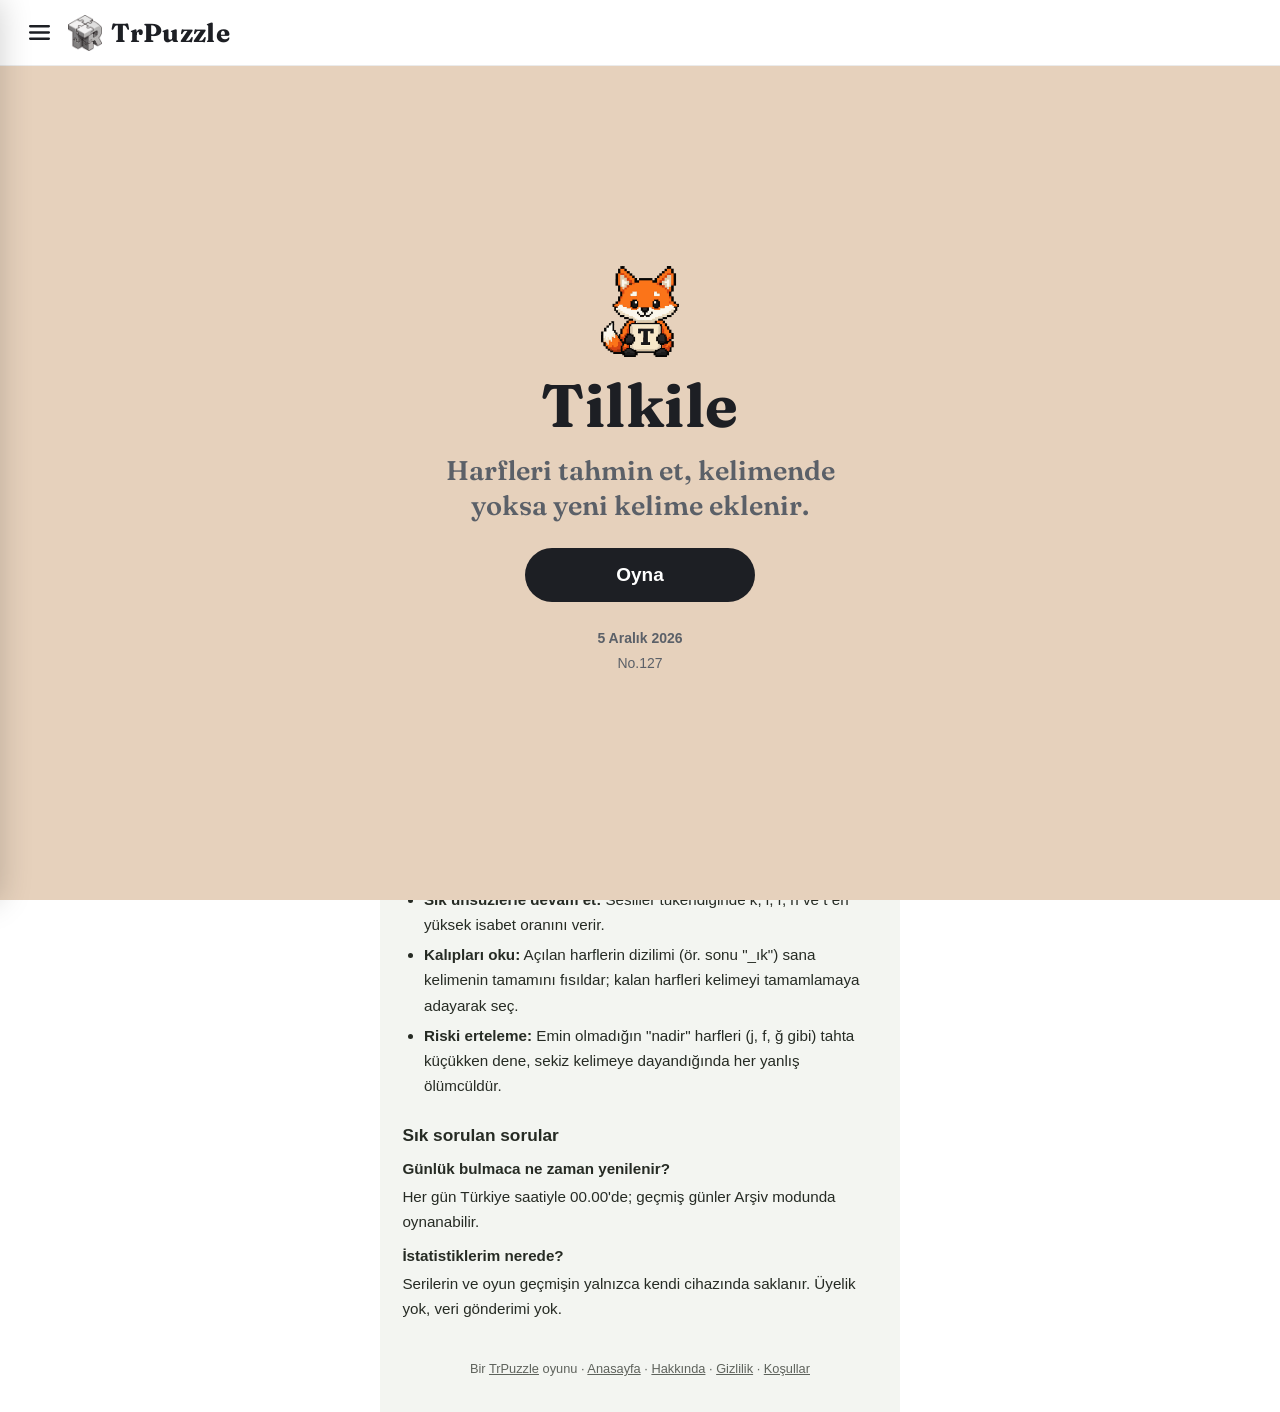
==== index.src.html @ ebafd5ef "Tilkile: ara ekran menüsü, tipografi ve klavye taşması düzeltmesi - Klavye taşması giderildi: body f" ====
<!DOCTYPE html>
<html lang="tr">
<head>
  <meta charset="UTF-8" />
  <meta name="viewport" content="width=device-width, initial-scale=1.0, maximum-scale=1.0, user-scalable=no, viewport-fit=cover" />
  <meta name="theme-color" content="#e8862a" />
  <title>Tilkile - TrPuzzle</title>
<link rel="icon" type="image/png" href="[data-uri]">
<link rel="canonical" href="https://trpuzzle.com/tilkile/">
<meta property="og:type" content="website">
<meta property="og:title" content="Tilkile">
<meta property="og:description" content="Harfleri tahmin et, kelimende yoksa yeni kelime eklenir.">
<meta property="og:image" content="https://trpuzzle.com/tilkile/og.png">
<meta property="og:image:width" content="512">
<meta property="og:image:height" content="512">
<meta name="twitter:card" content="summary">
<meta name="twitter:title" content="Tilkile">
<meta name="twitter:description" content="Harfleri tahmin et, kelimende yoksa yeni kelime eklenir.">
<meta name="twitter:image" content="https://trpuzzle.com/tilkile/og.png">
<meta property="og:site_name" content="TrPuzzle">
<meta property="og:url" content="https://trpuzzle.com/tilkile/">
  <meta name="description" content="Tilkile: Türkçe günlük kelime bulmacası. Harfleri tahmin et, gizli kelimeleri çöz, ama her yanlış tahmin bulmacayı büyütür!" />
  <link rel="stylesheet" href="style.css" />
<style>
/* ── TrPuzzle ara sayfa (splash) - HER ZAMAN AYDINLIK, koyu mod yok ── */
/* Fraunces (600/700) -- ara ekran icin altkume, base64 gomulu: harici istek yok.
   Gomulu olmadan yigin Georgia'ya dusuyordu; Georgia'nin varsayilan rakamlari
   eski stil oldugu icin 5 satir altina sarkiyordu. */
@font-face{font-family:"Fraunces";font-style:normal;font-weight:600;font-display:swap;src:url([data-uri]) format("woff2");unicode-range:U+0000-00FF, U+0131, U+0152-0153, U+02BB-02BC, U+02C6, U+02DA, U+02DC, U+0304, U+0308, U+0329, U+2000-206F, U+20AC, U+2122, U+2191, U+2193, U+2212, U+2215, U+FEFF, U+FFFD}
@font-face{font-family:"Fraunces";font-style:normal;font-weight:600;font-display:swap;src:url([data-uri]) format("woff2");unicode-range:U+0100-02BA, U+02BD-02C5, U+02C7-02CC, U+02CE-02D7, U+02DD-02FF, U+0304, U+0308, U+0329, U+1D00-1DBF, U+1E00-1E9F, U+1EF2-1EFF, U+2020, U+20A0-20AB, U+20AD-20C0, U+2113, U+2C60-2C7F, U+A720-A7FF}
@font-face{font-family:"Fraunces";font-style:normal;font-weight:700;font-display:swap;src:url([data-uri]) format("woff2");unicode-range:U+0000-00FF, U+0131, U+0152-0153, U+02BB-02BC, U+02C6, U+02DA, U+02DC, U+0304, U+0308, U+0329, U+2000-206F, U+20AC, U+2122, U+2191, U+2193, U+2212, U+2215, U+FEFF, U+FFFD}
@font-face{font-family:"Fraunces";font-style:normal;font-weight:700;font-display:swap;src:url([data-uri]) format("woff2");unicode-range:U+0100-02BA, U+02BD-02C5, U+02C7-02CC, U+02CE-02D7, U+02DD-02FF, U+0304, U+0308, U+0329, U+1D00-1DBF, U+1E00-1E9F, U+1EF2-1EFF, U+2020, U+20A0-20AB, U+20AD-20C0, U+2113, U+2C60-2C7F, U+A720-A7FF}
#tp-splash{position:fixed;top:0;left:0;right:0;height:100vh;height:100dvh;overflow:hidden;z-index:99999;background:#fff;
  color:#1d1f24;display:flex;flex-direction:column;
  font-family:-apple-system,BlinkMacSystemFont,"Segoe UI",Roboto,Arial,sans-serif;
  -webkit-font-smoothing:antialiased;overscroll-behavior-y:contain}
#tp-splash[hidden]{display:none}
/* Ara ekran acikken sayfa zeminini beyaza al: mobilde durum cubugu
   seridi ve tasma alanlari beyaz kalsin, renkli ton govdede dursun. */
html.tp-splash-acik{background:#fff}
#tp-splash .tp-hd{position:relative;flex:none;height:56px;display:flex;align-items:center;justify-content:center;background:#fff;
  border-bottom:1px solid rgba(0,0,0,.08)}
#tp-splash .tp-brand-logo{height:30px;width:auto;display:block}
#tp-splash .tp-menu{display:inline-flex;position:absolute;left:10px;top:50%;transform:translateY(-50%);width:42px;height:42px;border:none;background:transparent;color:#1d1f24;border-radius:10px;cursor:pointer;align-items:center;justify-content:center;flex:none}
#tp-splash .tp-menu:hover{background:rgba(0,0,0,.06)}
#tp-splash .tp-menu svg{width:25px;height:25px;display:block}
#tp-splash .tp-overlay{position:fixed;inset:0;z-index:100000;background:rgba(0,0,0,.5);opacity:0;pointer-events:none;transition:opacity .25s ease}
#tp-splash .tp-overlay.open{opacity:1;pointer-events:auto}
#tp-splash .tp-drawer{position:fixed;top:0;left:0;bottom:0;z-index:100001;width:min(300px,84vw);background:#fff;border-right:1px solid rgba(0,0,0,.1);box-shadow:8px 0 32px rgba(0,0,0,.2);transform:translateX(-103%);transition:transform .28s cubic-bezier(.33,1,.68,1);display:flex;flex-direction:column}
#tp-splash .tp-drawer.open{transform:translateX(0)}
#tp-splash .tp-drawer-hd{display:flex;align-items:center;justify-content:space-between;padding:17px 20px;border-bottom:1px solid rgba(0,0,0,.1)}
#tp-splash .tp-drawer-hd b{font-family:"Fraunces",Georgia,serif;font-weight:700;font-size:20px;color:#1d1f24}
#tp-splash .tp-drawer-x{width:38px;height:38px;border:none;background:transparent;border-radius:10px;cursor:pointer;font-size:20px;line-height:1;color:#1d1f24}
#tp-splash .tp-drawer-x:hover{background:rgba(0,0,0,.06)}
#tp-splash .tp-drawer-nav{padding:12px 10px;overflow-y:auto}
#tp-splash .tp-drawer-nav a{display:flex;align-items:center;gap:13px;padding:12px 14px;border-radius:10px;font-weight:600;font-size:15.5px;color:#1d1f24;text-decoration:none}
#tp-splash .tp-drawer-nav a:hover{background:rgba(0,0,0,.05)}
#tp-splash .tp-sw{width:12px;height:12px;border-radius:50%;flex-shrink:0}
#tp-splash .tp-nav-sep{height:1px;background:rgba(0,0,0,.1);margin:9px 14px}
#tp-splash .tp-drawer-nav a.tp-nav-page{color:#5b6068;font-size:14.5px;padding-left:39px}
#tp-splash .tp-nav-row{list-style:none;display:flex;align-items:center;gap:6px;padding:3px 8px 3px 12px;border-radius:10px;font-weight:600;font-size:15.5px;color:#1d1f24;text-decoration:none}
#tp-splash .tp-nav-row::-webkit-details-marker{display:none}
#tp-splash .tp-nav-row:hover{background:rgba(0,0,0,.05)}
#tp-splash .tp-nav-main{flex:1;min-width:0;display:flex;align-items:center;gap:13px;padding:7px 0;color:inherit;text-decoration:none}
#tp-splash .tp-nav-toggle{display:inline-flex;align-items:center;justify-content:center;width:34px;height:34px;border-radius:9px;cursor:pointer;flex-shrink:0}
#tp-splash .tp-nav-toggle:hover{background:rgba(0,0,0,.07)}
#tp-splash .tp-nav-solo{gap:13px;padding:10px 12px}
/* Eski genel kural (#tp-splash .tp-drawer-nav a) daha ozgul oldugu icin bu iki
   ogenin dolgusunu eziyordu; oyun ikonlari 26px, Sehirle 14px'te kaliyordu.
   Ozgullugu esitleyip anasayfayla ayni hizaya (12px) getiriyoruz. */
#tp-splash .tp-drawer-nav a.tp-nav-main{padding:7px 0}
#tp-splash .tp-drawer-nav a.tp-nav-solo{padding:10px 12px}
#tp-splash .tp-nav-ico{display:inline-flex;align-items:center;justify-content:center;width:42px;height:42px;flex-shrink:0}
#tp-splash .tp-nav-ico svg,#tp-splash .tp-nav-ico img,#tp-splash .tp-nav-ico .tp-nav-mask{display:block;width:var(--ico-size,38px);height:var(--ico-size,38px);object-fit:contain}
#tp-splash .tp-nav-mask{background-color:currentColor;-webkit-mask-repeat:no-repeat;mask-repeat:no-repeat;-webkit-mask-position:center;mask-position:center;-webkit-mask-size:contain;mask-size:contain}
#tp-splash .tp-nav-name{flex:1}
#tp-splash .tp-nav-chev{width:18px;height:18px;color:#5b6068;flex-shrink:0;transition:transform .2s ease}
#tp-splash .tp-nav-item[open] .tp-nav-chev{transform:rotate(180deg)}
#tp-splash .tp-nav-sub{display:flex;flex-direction:column;padding:0 12px 6px 16px}
#tp-splash .tp-nav-sub a{padding:8px 0;font-weight:500;font-size:14.5px;color:#5b6068;text-decoration:none}
#tp-splash .tp-nav-sub a:hover{color:#1d1f24;text-decoration:underline}
#tp-splash .tp-nav-baslik{padding:16px 14px 6px;font-size:11.5px;font-weight:700;letter-spacing:.09em;text-transform:uppercase;color:#8a8f98}
#tp-splash .tp-drawer-nav>.tp-nav-baslik:first-child{padding-top:2px}
#tp-splash .tp-social{padding:0}
#tp-splash .tp-social a{display:flex;align-items:center;gap:11px;padding:9px 14px;border-radius:10px;font-weight:600;font-size:13.5px;color:#5b6068;text-decoration:none}
#tp-splash .tp-social a:hover{background:rgba(0,0,0,.05);color:#1d1f24}
#tp-splash .tp-social svg{width:17px;height:17px;flex-shrink:0}
@media(min-width:800px){#tp-splash .tp-hd{justify-content:flex-start;padding:0 18px;gap:8px;height:66px} #tp-splash .tp-menu{display:inline-flex;position:static;transform:none} #tp-splash .tp-hd .tp-brand{font-size:26px} #tp-splash .tp-hd .tp-brand-logo{height:36px}}
#tp-splash .tp-brand{display:inline-flex;align-items:center;gap:9px;font-family:"Fraunces",Georgia,serif;font-weight:700;font-size:22px;
  color:#1d1f24;text-decoration:none;letter-spacing:.3px}
#tp-splash .tp-body{background:#e6d1bc;background:color-mix(in srgb, #b45c10 22%, #f4f2ec);flex:1;display:flex;flex-direction:column;align-items:center;justify-content:center;
  text-align:center;gap:18px;padding:20px 24px 44px}
#tp-splash .tp-ico{color:#b45c10;
  display:flex;align-items:center;justify-content:center;flex:none}
#tp-splash .tp-ico svg,#tp-splash .tp-ico img{width:var(--ico-size,84px);height:var(--ico-size,84px);display:block;object-fit:contain}
#tp-splash .tp-ico .tp-foxmask{width:var(--ico-size,84px);height:var(--ico-size,84px);background:currentColor;
  -webkit-mask:url(assets/tilkile.png) center/contain no-repeat;mask:url(assets/tilkile.png) center/contain no-repeat}
#tp-splash .tp-name{font-family:"Fraunces",Georgia,"Times New Roman",serif;font-weight:700;
  font-size:44px;line-height:1;letter-spacing:.5px;margin:0}
#tp-splash .tp-tag{font-family:"Fraunces",Georgia,serif;font-size:20px;line-height:1.3;
  color:#5b6068;max-width:24ch;margin:0}
#tp-splash .tp-play{border:none;border-radius:999px;background:#1d1f24;color:#fff;font-size:19px;
  font-weight:700;padding:16px 0;width:230px;max-width:80vw;cursor:pointer;margin-top:6px;
  font-family:inherit;touch-action:manipulation}
#tp-splash .tp-play:active{transform:translateY(1px)}
#tp-splash .tp-meta{font-size:14px;line-height:1.8;color:#5b6068;margin-top:6px}
#tp-splash #tpDate{font-weight:700}
@media(min-width:800px){
  #tp-splash .tp-name{font-size:60px}
  #tp-splash .tp-tag{font-size:27px}
 
  #tp-splash .tp-ico svg,#tp-splash .tp-ico img,#tp-splash .tp-ico .tp-foxmask{width:calc(var(--ico-size,84px) * 1.2);height:calc(var(--ico-size,84px) * 1.2)}
}
</style>
</head>
<body>
<div id="tp-splash">
  <header class="tp-hd"><button class="tp-menu" id="tpMenuBtn" type="button" aria-label="Oyun menüsü"><svg viewBox="0 0 24 24" aria-hidden="true"><path d="M3 6h18M3 12h18M3 18h18" stroke="currentColor" stroke-width="2.2" stroke-linecap="round" fill="none"/></svg></button><a class="tp-brand" href="/"><img class="tp-brand-logo" src="[data-uri]" alt=""><span>TrPuzzle</span></a></header>
  <div class="tp-overlay" id="tpOverlay"></div>
  <aside class="tp-drawer" id="tpDrawer" aria-label="Oyun menüsü">
    <div class="tp-drawer-hd"><b>Menü</b><button class="tp-drawer-x" id="tpDrawerX" type="button" aria-label="Kapat">&#10005;</button></div>
    <nav class="tp-drawer-nav">
      <div class="tp-nav-baslik">Oyunlar</div>
      <details class="tp-nav-item">
        <summary class="tp-nav-row">
          <a class="tp-nav-main" href="/harfle/">
            <span class="tp-nav-ico" style="--ico-size:40px;color:#3f7a38"><svg viewBox="0 0 100 100"><rect x="16.25" y="16.25" width="67.5" height="67.5" rx="12.75" fill="currentColor" stroke="#1d1f24" stroke-width="4.5"/><path d="M35.75 34 H43.75 V46.75 H56.25 V34 H64.25 V66 H56.25 V53.25 H43.75 V66 H35.75 Z" fill="#fff"/></svg></span>
            <span class="tp-nav-name">Harfle</span>
          </a>
          <span class="tp-nav-toggle" aria-label="Harfle bağlantıları"><svg class="tp-nav-chev" viewBox="0 0 24 24" fill="none" stroke="currentColor" stroke-width="2.4" stroke-linecap="round" stroke-linejoin="round" aria-hidden="true"><path d="M6 9l6 6 6-6"/></svg></span>
        </summary>
        <div class="tp-nav-sub">
          <a href="/harfle/#arsiv">Harfle Arşivi</a>
        </div>
      </details>
      <details class="tp-nav-item">
        <summary class="tp-nav-row">
          <a class="tp-nav-main" href="/harf500/">
            <span class="tp-nav-ico" style="--ico-size:37px;color:#1f8a6d"><svg viewBox="0 0 100 100"><rect x="50" y="14" width="36" height="36" fill="currentColor"/><rect x="14" y="50" width="36" height="36" fill="currentColor" fill-opacity="0.32"/><rect x="50" y="50" width="36" height="36" fill="currentColor" fill-opacity="0.66"/><g stroke="#1d1f24" stroke-width="4.5" fill="none" stroke-linejoin="round"><rect x="13.25" y="13.25" width="73.5" height="73.5" rx="5.75"/><path d="M50 13.25V86.75M13.25 50H86.75"/></g><g font-family="'Fraunces', Georgia, serif" font-weight="700" font-size="23" text-anchor="middle"><text x="32" y="40" fill="#1d1f24">H</text><text x="68" y="40" fill="#fff">5</text><text x="32" y="76" fill="#1d1f24">0</text><text x="68" y="76" fill="#fff">0</text></g></svg></span>
            <span class="tp-nav-name">Harf500</span>
          </a>
          <span class="tp-nav-toggle" aria-label="Harf500 bağlantıları"><svg class="tp-nav-chev" viewBox="0 0 24 24" fill="none" stroke="currentColor" stroke-width="2.4" stroke-linecap="round" stroke-linejoin="round" aria-hidden="true"><path d="M6 9l6 6 6-6"/></svg></span>
        </summary>
        <div class="tp-nav-sub">
          <a href="/harf500/#arsiv">Harf500 Arşivi</a>
        </div>
      </details>
      <details class="tp-nav-item">
        <summary class="tp-nav-row">
          <a class="tp-nav-main" href="/baklava/">
            <span class="tp-nav-ico" style="--ico-size:35px;color:#a97d10"><svg viewBox="0 0 100 100"><g transform="rotate(45 50 50)" stroke="#1d1f24" stroke-width="2.6" stroke-linejoin="round"><rect x="18.5" y="18.5" width="11" height="11" rx="1" fill="currentColor"/><rect x="31.5" y="18.5" width="11" height="11" rx="1" fill="currentColor" fill-opacity="0.42"/><rect x="44.5" y="18.5" width="11" height="11" rx="1" fill="currentColor"/><rect x="57.5" y="18.5" width="11" height="11" rx="1" fill="currentColor" fill-opacity="0.42"/><rect x="70.5" y="18.5" width="11" height="11" rx="1" fill="currentColor"/><rect x="18.5" y="31.5" width="11" height="11" rx="1" fill="currentColor" fill-opacity="0.42"/><rect x="44.5" y="31.5" width="11" height="11" rx="1" fill="currentColor" fill-opacity="0.42"/><rect x="70.5" y="31.5" width="11" height="11" rx="1" fill="currentColor" fill-opacity="0.42"/><rect x="18.5" y="44.5" width="11" height="11" rx="1" fill="currentColor"/><rect x="31.5" y="44.5" width="11" height="11" rx="1" fill="currentColor" fill-opacity="0.42"/><rect x="44.5" y="44.5" width="11" height="11" rx="1" fill="currentColor"/><rect x="57.5" y="44.5" width="11" height="11" rx="1" fill="currentColor" fill-opacity="0.42"/><rect x="70.5" y="44.5" width="11" height="11" rx="1" fill="currentColor"/><rect x="18.5" y="57.5" width="11" height="11" rx="1" fill="currentColor" fill-opacity="0.42"/><rect x="44.5" y="57.5" width="11" height="11" rx="1" fill="currentColor" fill-opacity="0.42"/><rect x="70.5" y="57.5" width="11" height="11" rx="1" fill="currentColor" fill-opacity="0.42"/><rect x="18.5" y="70.5" width="11" height="11" rx="1" fill="currentColor"/><rect x="31.5" y="70.5" width="11" height="11" rx="1" fill="currentColor" fill-opacity="0.42"/><rect x="44.5" y="70.5" width="11" height="11" rx="1" fill="currentColor"/><rect x="57.5" y="70.5" width="11" height="11" rx="1" fill="currentColor" fill-opacity="0.42"/><rect x="70.5" y="70.5" width="11" height="11" rx="1" fill="currentColor"/></g></svg></span>
            <span class="tp-nav-name">Baklava</span>
          </a>
          <span class="tp-nav-toggle" aria-label="Baklava bağlantıları"><svg class="tp-nav-chev" viewBox="0 0 24 24" fill="none" stroke="currentColor" stroke-width="2.4" stroke-linecap="round" stroke-linejoin="round" aria-hidden="true"><path d="M6 9l6 6 6-6"/></svg></span>
        </summary>
        <div class="tp-nav-sub">
          <a href="/baklava/#arsiv">Baklava Arşivi</a>
        </div>
      </details>
      <details class="tp-nav-item">
        <summary class="tp-nav-row">
          <a class="tp-nav-main" href="/arala/">
            <span class="tp-nav-ico" style="--ico-size:35px;color:#2b6ea8"><svg viewBox="0 0 100 100"><rect x="11" y="11" width="78" height="16" rx="4" fill="currentColor" stroke="#1d1f24" stroke-width="4.5"/><path d="M42 31 L50 40.5 L58 31 Z" fill="#1d1f24"/><rect x="11" y="44" width="78" height="14" rx="4" fill="none" stroke="#1d1f24" stroke-width="4" pathLength="168" stroke-dasharray="8 6" stroke-dashoffset="5.5"/><path d="M42 69 L50 59.5 L58 69 Z" fill="#1d1f24"/><rect x="11" y="73" width="78" height="16" rx="4" fill="currentColor" stroke="#1d1f24" stroke-width="4.5"/></svg></span>
            <span class="tp-nav-name">Arala</span>
          </a>
          <span class="tp-nav-toggle" aria-label="Arala bağlantıları"><svg class="tp-nav-chev" viewBox="0 0 24 24" fill="none" stroke="currentColor" stroke-width="2.4" stroke-linecap="round" stroke-linejoin="round" aria-hidden="true"><path d="M6 9l6 6 6-6"/></svg></span>
        </summary>
        <div class="tp-nav-sub">
          <a href="/arala/#arsiv">Arala Arşivi</a>
        </div>
      </details>
      <details class="tp-nav-item">
        <summary class="tp-nav-row">
          <a class="tp-nav-main" href="/tilkile/">
            <span class="tp-nav-ico" style="--ico-size:29px;color:#b45c10"><img src="[data-uri]" alt=""></span>
            <span class="tp-nav-name">Tilkile</span>
          </a>
          <span class="tp-nav-toggle" aria-label="Tilkile bağlantıları"><svg class="tp-nav-chev" viewBox="0 0 24 24" fill="none" stroke="currentColor" stroke-width="2.4" stroke-linecap="round" stroke-linejoin="round" aria-hidden="true"><path d="M6 9l6 6 6-6"/></svg></span>
        </summary>
        <div class="tp-nav-sub">
          <a href="/tilkile/#arsiv">Tilkile Arşivi</a>
        </div>
      </details>
      <details class="tp-nav-item">
        <summary class="tp-nav-row">
          <a class="tp-nav-main" href="/kesme/">
            <span class="tp-nav-ico" style="--ico-size:39px;color:#cc4437"><svg viewBox="0 0 100 100"><rect x="15.25" y="15.25" width="69.5" height="69.5" rx="6.75" fill="currentColor" fill-opacity="0.32" stroke="#1d1f24" stroke-width="4.5" stroke-linejoin="round"/><path d="M15.25 84.75 L84.75 15.25" stroke="#1d1f24" stroke-width="4" stroke-dasharray="10 7.65757"/></svg></span>
            <span class="tp-nav-name">Kesme</span>
          </a>
          <span class="tp-nav-toggle" aria-label="Kesme bağlantıları"><svg class="tp-nav-chev" viewBox="0 0 24 24" fill="none" stroke="currentColor" stroke-width="2.4" stroke-linecap="round" stroke-linejoin="round" aria-hidden="true"><path d="M6 9l6 6 6-6"/></svg></span>
        </summary>
        <div class="tp-nav-sub">
          <a href="/kesme/#arsiv">Kesme Arşivi</a>
        </div>
      </details>
      <details class="tp-nav-item">
        <summary class="tp-nav-row">
          <a class="tp-nav-main" href="/bagla/">
            <span class="tp-nav-ico" style="--ico-size:29px;color:#5f4fd1"><img src="[data-uri]" alt=""></span>
            <span class="tp-nav-name">Bağla</span>
          </a>
          <span class="tp-nav-toggle" aria-label="Bağla bağlantıları"><svg class="tp-nav-chev" viewBox="0 0 24 24" fill="none" stroke="currentColor" stroke-width="2.4" stroke-linecap="round" stroke-linejoin="round" aria-hidden="true"><path d="M6 9l6 6 6-6"/></svg></span>
        </summary>
        <div class="tp-nav-sub">
          <a href="/bagla/#arsiv">Bağla Arşivi</a>
        </div>
      </details>
      <a class="tp-nav-row tp-nav-solo" href="/sehirle/">
          <span class="tp-nav-ico" style="--ico-size:36px;color:#a8479a"><svg viewBox="-60 -60 1144 1144"><g transform="translate(0,1024) scale(0.1,-0.1)"><path d="M584 7359 c-28 -32 -51 -41 -123 -49 -62 -8 -68 -11 -106 -54 -25
-29 -48 -46 -62 -46 -33 0 -82 -58 -68 -80 3 -5 37 -28 75 -50 l70 -41 0 -65
c0 -41 -6 -73 -15 -88 -19 -28 -100 -82 -139 -92 l-29 -7 7 -83 c8 -101 3
-114 -88 -204 -50 -48 -66 -71 -66 -92 0 -23 6 -29 38 -37 20 -5 74 -13 119
-17 70 -5 87 -4 110 11 60 39 133 37 133 -4 0 -14 -19 -25 -75 -46 -41 -15
-94 -41 -117 -58 -24 -18 -61 -39 -83 -48 -39 -16 -40 -18 -42 -65 0 -27 -10
-69 -21 -94 -12 -24 -19 -47 -16 -49 2 -3 30 20 62 50 31 30 83 75 115 99 32
24 67 54 77 67 23 30 159 93 199 93 23 0 37 9 58 35 17 22 42 39 65 45 42 12
119 92 151 158 17 34 26 42 48 42 14 0 40 5 56 10 24 9 41 7 80 -8 l51 -19 42
28 c37 25 53 29 109 29 56 0 77 -5 140 -37 79 -40 103 -43 224 -28 l58 8 42
-47 c24 -25 47 -46 52 -46 5 0 30 -21 56 -46 l47 -46 112 -9 c136 -11 163 -24
35 -16 -57 3 -106 0 -135 -8 -25 -7 -89 -19 -143 -28 -71 -11 -109 -22 -138
-41 -47 -32 -49 -48 -9 -76 24 -17 39 -20 69 -15 34 6 41 3 51 -14 9 -17 8
-21 -5 -21 -8 0 -15 -7 -15 -16 0 -15 -8 -16 -62 -9 -113 13 -220 19 -380 20
-159 0 -196 9 -142 34 44 20 30 47 -34 65 -32 9 -68 16 -79 16 -21 0 -21 -1
-5 -42 8 -24 22 -51 30 -60 24 -29 -18 -41 -125 -36 -90 5 -96 7 -129 39 -19
18 -34 39 -34 47 0 12 -10 13 -52 8 -28 -4 -59 -11 -69 -17 -23 -12 -85 -12
-128 1 -38 11 -61 -1 -142 -76 -25 -23 -55 -45 -67 -48 -16 -5 -26 -23 -38
-66 -16 -57 -17 -58 -59 -64 -35 -6 -45 -12 -53 -34 -21 -54 -32 -108 -32
-162 0 -30 -9 -84 -20 -119 -24 -75 -18 -89 32 -72 55 20 249 51 320 51 56 0
69 -3 77 -19 9 -16 2 -26 -43 -65 -39 -33 -63 -46 -85 -46 -26 0 -31 -4 -31
-25 0 -15 9 -31 25 -41 14 -9 25 -25 25 -35 0 -10 13 -33 29 -51 40 -46 46
-71 21 -93 -39 -35 -14 -65 54 -65 44 0 60 -33 27 -57 -28 -19 -61 -55 -61
-65 0 -12 -68 -10 -75 2 -14 23 -25 7 -25 -34 0 -36 5 -49 25 -64 16 -13 25
-30 25 -48 0 -42 8 -49 85 -85 l70 -32 -50 -9 c-58 -9 -120 -2 -152 18 -30 19
-31 19 -35 -18 l-3 -33 -22 42 c-19 34 -21 46 -12 71 9 27 6 37 -25 86 -30 48
-40 56 -66 56 l-30 0 0 -70 c0 -45 6 -82 16 -102 19 -36 7 -50 -39 -46 -22 2
-32 -4 -45 -24 -15 -25 -15 -28 3 -47 10 -12 30 -21 44 -21 16 0 40 -15 67
-41 l42 -42 27 27 c38 38 89 36 110 -4 8 -16 15 -43 15 -60 0 -29 3 -31 29
-29 18 2 43 -6 69 -23 22 -15 52 -30 66 -34 30 -7 40 -18 53 -59 16 -46 -9
-80 -79 -107 -32 -13 -58 -26 -58 -29 0 -4 11 -10 24 -13 32 -8 56 -79 56
-167 0 -54 3 -68 18 -74 12 -4 25 3 43 24 29 36 77 45 59 12 -16 -31 -12 -51
10 -51 13 0 18 -5 14 -15 -5 -11 3 -17 25 -21 30 -6 31 -9 29 -50 -3 -40 -6
-45 -35 -55 -24 -8 -41 -7 -67 2 -30 11 -37 10 -64 -9 -28 -21 -29 -24 -20
-56 9 -30 13 -33 29 -23 13 8 27 7 56 -2 26 -9 69 -11 138 -7 269 17 357 17
353 4 -3 -7 -16 -14 -31 -16 -14 -2 -31 -10 -37 -18 -7 -8 -25 -14 -41 -14
-24 0 -30 -6 -40 -40 l-12 -40 -61 -2 c-34 -1 -83 -3 -111 -3 -31 0 -77 -11
-123 -29 -66 -27 -72 -31 -56 -43 24 -17 140 -17 151 0 4 7 21 21 37 31 23 15
33 16 53 7 31 -14 85 -14 118 1 14 6 28 8 32 4 12 -11 -12 -40 -38 -46 -20 -5
-21 -7 -6 -13 21 -8 23 -37 2 -37 -12 0 -35 -28 -35 -44 0 -20 48 0 88 37 26
24 60 48 76 55 20 9 27 18 23 31 -4 16 3 20 52 25 87 10 118 0 131 -40 9 -25
22 -38 48 -50 21 -8 44 -25 54 -36 14 -19 19 -20 32 -9 9 7 16 19 16 25 0 6 7
22 16 34 l15 23 41 -32 c33 -27 37 -34 24 -41 -22 -12 -20 -44 3 -60 15 -11
19 -26 19 -71 l-1 -58 59 -54 c42 -38 65 -52 79 -49 13 3 28 -3 39 -15 14 -15
31 -21 61 -21 32 0 46 -6 63 -25 27 -31 45 -31 86 0 18 14 44 25 59 25 32 0
108 32 125 53 12 14 18 14 53 2 22 -8 53 -22 70 -32 36 -21 43 -14 59 62 6 27
20 65 31 85 13 21 22 58 25 95 7 118 14 144 45 166 28 20 32 20 70 5 27 -11
71 -16 138 -16 77 0 110 -5 145 -20 25 -10 46 -24 46 -29 0 -5 15 -13 33 -16
17 -4 48 -20 67 -35 19 -15 91 -56 160 -90 135 -67 144 -75 225 -195 67 -101
118 -155 145 -155 11 0 33 -9 49 -21 44 -32 101 -36 156 -9 39 19 51 21 72 11
25 -12 42 -3 43 22 0 4 58 7 129 7 102 0 131 3 141 15 14 17 41 20 56 5 7 -7
26 7 59 40 55 55 69 60 86 28 l11 -21 17 26 c8 15 23 27 33 27 14 0 16 6 12
29 -5 25 3 37 78 111 45 45 101 93 123 107 22 14 51 36 65 49 20 18 41 24 102
30 73 6 78 5 108 -20 17 -14 37 -26 43 -26 7 0 34 -18 61 -40 26 -22 55 -40
63 -40 9 0 31 -9 49 -21 26 -16 38 -18 53 -10 11 6 39 11 63 11 24 0 48 4 54
8 14 9 34 68 34 98 0 19 5 24 26 24 18 0 45 17 86 55 32 30 63 55 69 55 22 0
88 -54 99 -81 7 -17 11 -53 8 -84 -4 -46 -10 -62 -38 -90 -18 -18 -45 -39 -59
-45 -15 -6 -46 -33 -69 -60 l-43 -50 40 -95 c44 -101 47 -123 30 -174 -16 -46
8 -68 81 -73 53 -3 54 -3 63 29 6 18 18 35 28 38 9 3 29 15 43 26 24 18 26 27
26 90 l0 69 44 0 c25 0 56 -4 70 -10 21 -8 30 -5 55 20 l30 30 -29 15 c-49 25
-73 70 -66 118 4 23 10 69 15 103 8 54 21 91 49 132 7 11 17 10 48 -7 21 -12
50 -21 64 -21 55 0 72 -11 68 -42 -7 -42 28 -65 73 -49 18 6 67 11 109 11 63
0 80 3 94 19 20 22 96 51 135 51 14 0 49 14 76 30 109 64 149 80 203 80 66 0
142 -36 194 -94 l38 -41 218 1 c272 2 344 12 464 65 51 23 120 52 153 66 33
14 76 40 95 59 19 18 51 40 70 48 20 8 44 24 54 35 12 13 31 21 52 21 18 0 54
5 81 11 40 9 68 8 145 -5 118 -20 178 -20 223 -2 19 8 56 18 82 21 88 12 201
54 225 85 13 15 38 35 56 44 31 16 35 16 65 -1 25 -15 33 -27 37 -59 4 -29 9
-39 23 -38 9 0 31 1 48 2 39 2 90 55 109 112 7 22 24 47 38 56 22 15 28 15 68
-1 42 -16 47 -16 93 1 39 14 54 15 81 5 18 -6 48 -11 67 -11 18 0 51 -11 73
-25 21 -14 46 -22 55 -19 8 4 22 1 30 -6 10 -8 40 -11 91 -8 70 3 78 6 99 32
22 28 26 29 82 22 41 -4 63 -12 76 -27 19 -23 23 -64 7 -74 -19 -12 -10 -61
15 -85 20 -19 30 -22 43 -14 9 6 18 20 20 32 2 13 17 26 45 37 22 9 56 30 74
46 21 18 45 29 64 29 19 0 32 6 36 18 3 9 13 25 21 34 13 16 12 18 -11 27 -15
6 -38 30 -54 53 -15 24 -35 52 -45 64 -13 15 -20 46 -26 110 -7 87 -8 89 -34
92 -16 2 -30 11 -33 23 -8 25 -55 49 -98 49 -31 0 -35 3 -39 32 -3 17 1 43 8
57 8 14 14 31 14 37 0 6 11 21 25 34 14 13 25 35 25 49 0 13 9 44 21 68 27 56
22 77 -18 81 -17 2 -37 9 -43 17 -12 15 -29 124 -36 245 -5 66 -8 77 -27 85
-34 15 -48 53 -41 111 8 65 0 88 -31 102 -18 8 -25 19 -25 40 0 16 -5 44 -11
62 -9 26 -9 34 2 41 18 11 66 11 88 0 12 -7 28 -2 59 17 41 26 42 28 42 82 1
87 14 128 54 165 20 18 36 37 36 43 0 5 -29 41 -64 78 l-64 69 -123 1 c-168 1
-288 33 -259 69 8 9 8 15 0 20 -14 9 -60 112 -60 134 0 9 -7 26 -15 38 -13 19
-12 24 14 60 16 22 37 65 47 96 16 52 16 58 1 99 -10 24 -17 53 -17 64 0 30
-34 70 -86 100 -31 18 -44 32 -44 48 0 12 -7 32 -16 44 -12 18 -25 22 -69 22
-49 0 -56 3 -68 28 -8 15 -13 32 -10 38 2 5 -15 18 -37 28 -24 10 -54 36 -73
62 -23 32 -37 43 -52 40 -15 -4 -24 3 -35 27 -14 29 -20 32 -66 35 -46 3 -54
0 -73 -24 -12 -15 -21 -34 -21 -43 0 -31 -15 -43 -41 -32 -13 6 -82 15 -153
20 l-129 9 -25 -29 c-22 -27 -26 -28 -42 -14 -9 8 -28 15 -43 15 -14 0 -38 5
-54 11 -27 10 -31 8 -93 -59 -51 -55 -73 -72 -103 -77 -20 -4 -59 -25 -86 -46
-31 -25 -59 -39 -77 -39 -51 0 -97 -19 -133 -54 -38 -37 -78 -56 -115 -56 -13
0 -29 -7 -37 -16 -7 -9 -40 -29 -73 -46 -58 -30 -62 -30 -89 -14 -16 9 -51 16
-80 16 -39 0 -77 11 -154 44 -89 39 -106 43 -140 35 -21 -5 -59 -9 -84 -9 -26
0 -110 -21 -200 -49 -85 -27 -174 -52 -197 -56 -47 -8 -167 7 -269 32 -60 15
-62 16 -68 54 -7 38 -7 39 -50 39 -36 0 -45 -4 -50 -21 -6 -18 -12 -20 -43
-14 -20 4 -49 13 -64 21 -16 8 -62 20 -104 27 -73 11 -75 13 -99 54 -37 62
-73 83 -155 90 l-71 6 -39 -38 c-37 -36 -39 -37 -75 -25 -27 9 -41 21 -51 45
-10 26 -22 35 -51 42 l-38 9 -7 72 c-4 39 -15 83 -24 96 -23 36 -89 44 -176
21 -90 -23 -165 -16 -227 22 -54 34 -106 105 -114 160 -8 47 -45 106 -70 111
-10 2 -27 -7 -38 -21 -46 -59 -71 -66 -243 -66 -117 0 -167 3 -193 14 -20 8
-56 15 -82 15 -26 0 -98 7 -161 16 -63 9 -130 14 -149 11 -77 -10 -168 -41
-201 -67 -28 -22 -57 -31 -133 -43 -73 -11 -110 -23 -145 -45 -26 -16 -60 -33
-76 -36 -16 -4 -49 -24 -75 -45 -25 -21 -65 -43 -88 -50 -24 -6 -71 -34 -105
-62 -60 -47 -89 -63 -192 -108 -38 -17 -46 -26 -61 -70 -14 -43 -24 -55 -58
-72 -37 -19 -54 -21 -181 -17 -141 4 -141 4 -212 41 -91 49 -133 56 -171 30
-15 -11 -47 -23 -70 -27 -47 -7 -173 8 -247 30 -94 27 -225 45 -245 34 -28
-14 -31 -13 -31 15 0 29 -3 30 -31 13 -18 -12 -40 -3 -184 71 -138 71 -175 95
-234 152 -40 39 -73 80 -77 96 -4 15 -15 45 -25 65 -23 45 -24 87 -4 94 25 10
17 33 -17 54 -44 26 -84 26 -99 -1 -7 -14 -17 -19 -31 -15 -12 2 -38 -4 -58
-14 l-37 -19 -33 47 c-52 77 -136 132 -155 102 -3 -5 -19 -10 -35 -10 -16 0
-32 5 -35 10 -10 16 -30 12 -51 -11z" fill="currentColor" stroke="#1d1f24" stroke-width="190" stroke-linejoin="round" stroke-linecap="round"/></g><path d="M512,398 C464,398 426,436 426,484 C426,550 512,646 512,646 C512,646 598,550 598,484 C598,436 560,398 512,398 Z" fill="#1d1f24"/><circle cx="512" cy="482" r="36" fill="#fff"/></svg></span>
            <span class="tp-nav-name">Şehirle</span>
        </a>
      <div class="tp-nav-baslik">Sosyal Medya</div>
    <div class="tp-social">
      <a href="https://x.com/trpuzzlecom" target="_blank" rel="noopener"><svg viewBox="0 0 24 24" fill="currentColor" aria-hidden="true"><path d="M18.9 2h3.1l-6.8 7.8 8 10.2h-6.3l-4.9-6.4-5.6 6.4H3.2l7.3-8.3L2.8 2h6.4l4.4 5.9L18.9 2zm-1.1 16.1h1.7L7.9 3.7H6L17.8 18.1z"/></svg>X: @trpuzzlecom</a>
      <a href="https://www.instagram.com/trpuzzlecom/" target="_blank" rel="noopener"><svg viewBox="0 0 24 24" fill="none" aria-hidden="true"><rect x="3" y="3" width="18" height="18" rx="5" stroke="currentColor" stroke-width="2"/><circle cx="12" cy="12" r="4.2" stroke="currentColor" stroke-width="2"/><circle cx="17.2" cy="6.8" r="1.3" fill="currentColor"/></svg>Instagram: @trpuzzlecom</a>
      <a href="https://www.tiktok.com/@trpuzzlecom" target="_blank" rel="noopener"><svg viewBox="0 0 24 24" fill="currentColor" aria-hidden="true"><path d="M16.5 2h-3.1v12.6a2.3 2.3 0 1 1-1.9-2.3V9.1a5.5 5.5 0 1 0 5 5.5V8.3a6.4 6.4 0 0 0 3.8 1.2V6.4a3.7 3.7 0 0 1-2.7-1.2A3.7 3.7 0 0 1 16.5 2z"/></svg>TikTok: @trpuzzlecom</a>
    </div>
      <div class="tp-nav-sep" role="separator"></div>
      <a class="tp-nav-page" href="/hakkinda.html">Hakkında</a>
      <a class="tp-nav-page" href="/iletisim.html">İletişim</a>
      <a class="tp-nav-page" href="/gizlilik.html">Gizlilik ve Çerezler</a>
      <a class="tp-nav-page" href="/kosullar.html">Kullanım Koşulları</a>
    </nav>
  </aside>
  <div class="tp-body">
    <div class="tp-ico" style="--ico-size:76px"><img src="[data-uri]" alt=""></div>
            <h1 class="tp-name">Tilkile</h1>
    <p class="tp-tag">Harfleri tahmin et, kelimende yoksa yeni kelime eklenir.</p>
    <button type="button" class="tp-play" id="tpPlay">Oyna</button>
    <div class="tp-meta">
      <span id="tpDate"></span><br>
      <span id="tpNo"></span>
    </div>
  </div>
</div>
  <div class="app-fold">
  <header class="topbar">
    <h1 class="brand">
      <a class="brand-link" href="/" aria-label="Ana sayfaya dön" title="Ana sayfa">
        <img class="logo" src="logo.png" alt="TR logosu" />
        <span class="brand-logo">
          <img class="bl-light" src="logo-light.png" alt="TİLKİLE" />
          <img class="bl-dark" src="logo-dark.png" alt="" aria-hidden="true" />
        </span>
      </a>
    </h1>
    <div class="topbar-right">
      <button class="icon-btn" id="mode-btn" aria-label="Oyun modu"></button>
      <button class="icon-btn" id="stats-btn" aria-label="İstatistikler">
        <svg viewBox="0 0 24 24" width="20" height="20" aria-hidden="true">
          <rect x="3.5" y="11" width="5" height="10" fill="currentColor"/>
          <rect x="9.5" y="4" width="5" height="17" fill="currentColor"/>
          <rect x="15.5" y="8" width="5" height="13" fill="currentColor"/>
        </svg>
      </button>
      <button class="icon-btn" id="help-btn" aria-label="Nasıl oynanır">
        <svg viewBox="0 0 24 24" width="20" height="20" fill="none" aria-hidden="true">
          <circle cx="12" cy="12" r="9.5" stroke="currentColor" stroke-width="2"/>
          <path d="M9.2 9.2a2.9 2.9 0 0 1 5.6 1c0 1.9-2.8 2.5-2.8 4" stroke="currentColor" stroke-width="2" stroke-linecap="round"/>
          <circle cx="12" cy="17.2" r="1.2" fill="currentColor"/>
        </svg>
      </button>
      <button class="icon-btn" id="settings-btn" aria-label="Ayarlar">
        <svg viewBox="0 0 24 24" width="20" height="20" fill="none" stroke="currentColor" stroke-width="2" stroke-linecap="round" stroke-linejoin="round" aria-hidden="true">
          <circle cx="12" cy="12" r="3"/>
          <path d="M19.4 15a1.65 1.65 0 0 0 .33 1.82l.06.06a2 2 0 1 1-2.83 2.83l-.06-.06a1.65 1.65 0 0 0-1.82-.33 1.65 1.65 0 0 0-1 1.51V21a2 2 0 0 1-4 0v-.09A1.65 1.65 0 0 0 9 19.4a1.65 1.65 0 0 0-1.82.33l-.06.06a2 2 0 1 1-2.83-2.83l.06-.06a1.65 1.65 0 0 0 .33-1.82 1.65 1.65 0 0 0-1.51-1H3a2 2 0 0 1 0-4h.09A1.65 1.65 0 0 0 4.6 9a1.65 1.65 0 0 0-.33-1.82l-.06-.06a2 2 0 1 1 2.83-2.83l.06.06a1.65 1.65 0 0 0 1.82.33H9a1.65 1.65 0 0 0 1-1.51V3a2 2 0 0 1 4 0v.09a1.65 1.65 0 0 0 1 1.51 1.65 1.65 0 0 0 1.82-.33l.06-.06a2 2 0 1 1 2.83 2.83l-.06.06a1.65 1.65 0 0 0-.33 1.82V9a1.65 1.65 0 0 0 1.51 1H21a2 2 0 0 1 0 4h-.09a1.65 1.65 0 0 0-1.51 1z"/>
        </svg>
      </button>
    </div>
  </header>

  <div class="puzzle-info" id="puzzle-info"></div>

  <main class="game">
    <div class="status-row">
      <div class="lives" id="lives" aria-label="Kalan can">
        <span class="hearts" id="hearts"></span>
      </div>
    </div>

    <section class="board" id="board" aria-live="polite"></section>

    <div class="message" id="message"></div>

    <section class="keyboard" id="keyboard"></section>
  </main>
  </div>

  <!-- Nasıl oynanır -->
  <div class="modal-overlay" id="help-modal" hidden>
    <div class="modal">
      <button class="close-btn" data-close aria-label="Kapat">×</button>
      <h2>Nasıl Oynanır</h2>
      <p><strong>Tilkile</strong>'nin amacı, harfleri tahmin ederek bulmacayı <strong>mümkün olan en az kelimeyle</strong> tamamlamaktır.</p>
      <ul>
        <li>Bir harf tahmin edin. Harf, tahtadaki <strong>hiçbir kelimede yoksa</strong> tahtaya <strong>yeni bir kelime eklenir</strong>.</li>
        <li>Mevcut kelime veya kelimelerde tahmin ettiğiniz harf bulunuyorsa <strong>yeşil</strong> renkte gelir.</li>
      </ul>
      <div class="demo-word" aria-hidden="true">
        <span class="demo-tile correct">H</span>
      </div>
      <ul>
        <li>Yeni eklenen kelimede önceden tahmin etmiş olduğunuz ve <strong>yanlış çıkan</strong> bir harf varsa <strong>gri</strong> renkte gelir.</li>
      </ul>
      <p>Örneğin <strong>T</strong> harfi daha önceki tahminlerinizde hiçbir kelimede yer almıyordu, ancak yeni kelimede var:</p>
      <div class="demo-word" aria-hidden="true">
        <span class="demo-tile correct">K</span>
        <span class="demo-tile correct">A</span>
        <span class="demo-tile miss">T</span>
        <span class="demo-tile correct">I</span>
        <span class="demo-tile correct">R</span>
      </div>
      <ul>
        <li>Tahmin ettiğiniz harf tahtada <strong>birden fazla yerde</strong> geçiyorsa hepsi aynı anda açılır.</li>
        <li>Tahtadaki <strong>tüm kelimeler tamamlandığında</strong> oyunu kazanırsınız.</li>
        <li>Tahtada <strong>8 kelime</strong> varken yanlış bir harf tahmin ederseniz oyunu kaybedersiniz.</li>
      </ul>
      <p class="muted"><strong>Günlük</strong> modda her gün herkese aynı bulmaca gelir; serinizi uzatın. <strong>Arşiv</strong> modunda geçmiş günlerin bulmacalarını oynayabilirsiniz.</p>
      <div class="help-footer">
        <label class="dont-show">
          <input type="checkbox" id="dont-show-help" />
          <span>Bir daha gösterme</span>
        </label>
        <button class="primary-btn help-ok" data-close>Anladım</button>
      </div>
    </div>
  </div>

  <!-- Harf onayı (ilk ziyaret): yanlış harf tahtaya yeni kelime eklediği için sorulur -->
  <div class="modal-overlay" id="confirm-modal" hidden>
    <div class="modal">
      <h2>Emin misin?</h2>
      <p>'<strong id="confirm-letter">A</strong>' harfini denemek istediğine emin misin? Harf kelimelerde yoksa tahtaya <strong>yeni bir kelime eklenir</strong>.</p>
      <div class="help-footer">
        <label class="dont-show">
          <input type="checkbox" id="confirm-dont" />
          <span>Bir daha gösterme</span>
        </label>
        <button class="primary-btn" id="confirm-yes">Evet, dene</button>
        <button class="secondary-btn" id="confirm-no">Vazgeç</button>
      </div>
    </div>
  </div>

  <!-- Oyun modu -->
  <div class="modal-overlay" id="mode-modal" hidden>
    <div class="modal">
      <button class="close-btn" data-close aria-label="Kapat">×</button>
      <h2>Oyun modu</h2>
      <div class="mode-list" id="mode-seg">
        <button class="mode-opt" data-mode="daily">
          <svg viewBox="0 0 24 24" width="22" height="22" fill="none" stroke="currentColor" stroke-width="2" stroke-linecap="round" stroke-linejoin="round" aria-hidden="true">
            <rect x="3" y="4.5" width="18" height="17" rx="0"/>
            <line x1="3" y1="9.5" x2="21" y2="9.5"/>
            <line x1="8" y1="2.5" x2="8" y2="6.5"/>
            <line x1="16" y1="2.5" x2="16" y2="6.5"/>
          </svg>
          <span>Günlük oyun</span>
        </button>
        <button class="mode-opt" data-mode="archive" data-action="archive">
          <svg viewBox="0 0 24 24" width="22" height="22" fill="none" stroke="currentColor" stroke-width="2" stroke-linecap="round" stroke-linejoin="round" aria-hidden="true">
            <rect x="2" y="4" width="20" height="5"/>
            <path d="M4 9v9a1 1 0 0 0 1 1h14a1 1 0 0 0 1-1V9"/>
            <line x1="9.5" y1="13" x2="14.5" y2="13"/>
          </svg>
          <span>Arşiv</span>
        </button>
      </div>
    </div>
  </div>

  <!-- Arşiv -->
  <div class="modal-overlay" id="archive-modal" hidden>
    <div class="modal">
      <button class="close-btn" data-close aria-label="Kapat">×</button>
      <h2>Arşiv</h2>
      <p class="muted">Geçmiş günlük bulmacaları oyna (1 Ağustos 2026'dan bugüne).</p>
      <div class="archive-grid" id="archive-grid"></div>
    </div>
  </div>

  <!-- Ayarlar -->
  <div class="modal-overlay" id="settings-modal" hidden>
    <div class="modal">
      <button class="close-btn" data-close aria-label="Kapat">×</button>
      <h2>Ayarlar</h2>

      <div class="setting-row">
        <div class="setting-row-text">
          <div class="setting-name">Tema</div>
          <div class="setting-desc muted">Koyu veya açık.</div>
        </div>
        <select id="theme-select" class="setting-select" aria-label="Tema">
          <option value="dark">Koyu</option>
          <option value="light">Açık</option>
        </select>
      </div>

      <div class="setting-row">
        <div class="setting-row-text">
          <div class="setting-name">Ekran klavyesi</div>
          <div class="setting-desc muted">Fiziksel klavye kullanıyorsanız kapatabilirsiniz.</div>
        </div>
        <label class="switch">
          <input type="checkbox" id="keyboard-switch" checked />
          <span class="switch-slider"></span>
        </label>
      </div>
    </div>
  </div>

  <!-- İstatistikler -->
  <div class="modal-overlay" id="stats-modal" hidden>
    <div class="modal">
      <button class="close-btn" data-close aria-label="Kapat">×</button>
      <h2>İstatistikler</h2>
      <div class="stats-body" id="stats-body"></div>
      <div id="stats-share-area"></div>
    </div>
  </div>

  <!-- Oyun sonu -->
  <div class="modal-overlay" id="end-modal" hidden>
    <div class="modal">
      <button class="close-btn" data-close aria-label="Kapat">×</button>
      <h2 id="end-title"></h2>
      <p id="end-sub" class="muted"></p>
      <div class="stats-body" id="end-stats"></div>
      <div class="end-actions">
        <button class="primary-btn" id="share-btn">Sonucu Paylaş</button>
        <button class="secondary-btn" id="archive-back-btn" hidden>Arşive Dön</button>
      </div>
      <p id="countdown" class="muted countdown"></p>
    </div>
  </div>

  <div class="toast" id="toast" hidden></div>

  <script src="words.js"></script>
  <script src="game.js"></script>

<section class="tp-bilgi" id="bilgi">
  <h2>Tilkile nasıl bir oyun?</h2>
  <p>Tilkile'de amaç, tahtadaki gizli kelimeleri <strong>harf tahmin ederek</strong> mümkün olan en az kelimeyle tamamlamaktır. İşin tilkilik kısmı şu: tahmin ettiğin harf tahtadaki <strong>hiçbir kelimede yoksa, tahtaya yeni bir kelime eklenir</strong>; yani her yanlış, bulmacayı büyütür. Tahta <strong>sekiz kelimeye</strong> ulaşmışken bir yanlış daha yaparsan oyunu kaybedersin. Tüm kelimeleri tamamlarsan kazanırsın.</p>
  <h2>Strateji ipuçları</h2>
  <ul>
    <li><strong>Seslilerle aç:</strong> a, e ve i Türkçe kelimelerin büyük bölümünde geçer, ilk tahminler için en güvenli bölgedir.</li>
    <li><strong>Sık ünsüzlerle devam et:</strong> Sesliler tükendiğinde k, l, r, n ve t en yüksek isabet oranını verir.</li>
    <li><strong>Kalıpları oku:</strong> Açılan harflerin dizilimi (ör. sonu "_ık") sana kelimenin tamamını fısıldar; kalan harfleri kelimeyi tamamlamaya adayarak seç.</li>
    <li><strong>Riski erteleme:</strong> Emin olmadığın "nadir" harfleri (j, f, ğ gibi) tahta küçükken dene, sekiz kelimeye dayandığında her yanlış ölümcüldür.</li>
  </ul>
  <h2>Sık sorulan sorular</h2>
  <p class="tp-sss"><strong>Günlük bulmaca ne zaman yenilenir?</strong> Her gün Türkiye saatiyle 00.00'de; geçmiş günler Arşiv modunda oynanabilir.</p>
  <p class="tp-sss"><strong>İstatistiklerim nerede?</strong> Serilerin ve oyun geçmişin yalnızca kendi cihazında saklanır. Üyelik yok, veri gönderimi yok.</p>
</section>

<footer class="tp-footer">
  Bir <a href="https://trpuzzle.com/">TrPuzzle</a> oyunu ·
  <a href="https://trpuzzle.com/">Anasayfa</a> · <a href="https://trpuzzle.com/hakkinda.html">Hakkında</a> · <a href="https://trpuzzle.com/gizlilik.html">Gizlilik</a> · <a href="https://trpuzzle.com/kosullar.html">Koşullar</a>
</footer>
<style>
/* ── TrPuzzle bilgi bölümü ve mini footer ── */
.tp-bilgi{max-width:640px;margin:3rem auto 0;padding:1.75rem 1.4rem .5rem;border-top:1px solid rgba(128,128,128,.35);line-height:1.65;font-size:.95rem;text-align:left}
.tp-bilgi, .tp-bilgi *{-webkit-user-select:text;user-select:text}
.tp-bilgi h1{font-size:1.35rem;line-height:1.3;margin:0 0 .5em}
.tp-bilgi h2{font-size:1.08rem;line-height:1.3;margin:1.5em 0 .5em}
.tp-bilgi p{margin:.6em 0}
.tp-bilgi p.tp-sss strong{display:block;margin-bottom:.2em}
.tp-bilgi ul{margin:.6em 0;padding-left:1.35rem}
.tp-bilgi li{margin:.35em 0}
.tp-bilgi details{margin:.5em 0}
.tp-bilgi summary{cursor:pointer;font-weight:600}
.tp-footer{max-width:640px;margin:0 auto;padding:1.25rem 1.4rem 2rem;font-size:.8rem;opacity:.72;text-align:center;line-height:1.7}
.tp-footer a{color:inherit}
</style>
<script>
(function(){
  var s=document.getElementById("tp-splash");
  if(!s) return;
  /* Mobilde ust serit (durum cubugu / tarayici cubugu) ara ekranda beyaz olsun. */
  var tcMeta=document.querySelector('meta[name="theme-color"]');
  var tcVardi=!!tcMeta, tcEski=tcMeta?tcMeta.getAttribute("content"):null, tcGozcu=null;
  function tpUstSerit(acik){
    document.documentElement.classList.toggle("tp-splash-acik", acik);
    if(acik){
      if(!tcMeta){ tcMeta=document.createElement("meta"); tcMeta.setAttribute("name","theme-color"); document.head.appendChild(tcMeta); }
      tcMeta.setAttribute("content","#ffffff");
      /* Oyunun kendi tema kodu meta'yi sonradan degistirebilir; ara ekran
         acikken beyaza geri al, oyunun istedigi rengi de kapanis icin sakla. */
      if(!tcGozcu && window.MutationObserver){
        tcGozcu=new MutationObserver(function(){
          if(tcMeta && tcMeta.getAttribute("content")!=="#ffffff"){
            tcVardi=true; tcEski=tcMeta.getAttribute("content");
            tcMeta.setAttribute("content","#ffffff");
          }
        });
        tcGozcu.observe(tcMeta,{attributes:true,attributeFilter:["content"]});
      }
    } else {
      if(tcGozcu){ tcGozcu.disconnect(); tcGozcu=null; }
      if(tcMeta){ if(tcVardi) tcMeta.setAttribute("content", tcEski); else { tcMeta.remove(); tcMeta=null; } }
    }
  }
  tpUstSerit(!s.hidden);
  try{ if((location.hash||"")==="#arsiv"){ s.hidden=true; tpUstSerit(false); var _tpArsiv=function(){ var el=document.querySelector('[data-action="archive"]'); if(el){ el.click(); } }; if(document.readyState==="complete"){ setTimeout(_tpArsiv,50); } else { window.addEventListener("load",function(){ setTimeout(_tpArsiv,80); }); } } }catch(_e){}
  /* Ara ekranın kaydırılmasını engelle -- AMA ekranın sol/sağ kenarından
     başlayan hareketi serbest bırak: iOS'ta geri/ileri kaydırma jesti orada
     başlar ve touchmove'da preventDefault çağrılırsa iptal olur. */
  try{
    var tpKenar=false;
    s.addEventListener("touchstart",function(e){
      var d=e.touches&&e.touches[0], pay=36;
      tpKenar = !!d && (d.clientX<=pay || d.clientX>=(window.innerWidth-pay));
    },{passive:true});
    s.addEventListener("touchend",function(){ tpKenar=false; },{passive:true});
    s.addEventListener("touchmove",function(e){
      if(tpKenar) return;                                                  /* geri/ileri jesti */
      if(e.target.closest&&e.target.closest(".tp-drawer-nav")) return;     /* menü kaydırılabilir */
      e.preventDefault();
    },{passive:false});
  }catch(_e){}
  (function(){var mb=document.getElementById("tpMenuBtn"),dr=document.getElementById("tpDrawer"),ov=document.getElementById("tpOverlay"),dx=document.getElementById("tpDrawerX");function o(){if(dr)dr.classList.add("open");if(ov)ov.classList.add("open");}function c(){if(dr)dr.classList.remove("open");if(ov)ov.classList.remove("open");}if(mb)mb.addEventListener("click",o);if(dx)dx.addEventListener("click",c);if(ov)ov.addEventListener("click",c);Array.prototype.forEach.call(document.querySelectorAll(".tp-nav-main"),function(a){a.addEventListener("click",function(e){e.stopPropagation();});});})();
  try{
    var d=new Date();
    var ay=["Ocak","Şubat","Mart","Nisan","Mayıs","Haziran","Temmuz","Ağustos","Eylül","Ekim","Kasım","Aralık"];
    var de=document.getElementById("tpDate");
    if(de) de.textContent=d.getDate()+" "+ay[d.getMonth()]+" "+d.getFullYear();
    var LAUNCH=new Date(2026,7,1); /* 1 Ağustos 2026 = bulmaca #1 (game.js ile aynı) */
    function lm(x){return new Date(x.getFullYear(),x.getMonth(),x.getDate()).getTime();}
    var no=Math.floor((lm(d)-lm(LAUNCH))/86400000)+1;
    var ne=document.getElementById("tpNo");
    if(ne && no>0) ne.textContent="No."+no;
  }catch(e){}
  var b=document.getElementById("tpPlay");
  if(b) b.addEventListener("click",function(){ s.hidden=true; tpUstSerit(false); });
})();
</script>
</body>
</html>
---- style.css ----
:root {
  --bg: #f3f5f1;
  --panel: #ffffff;
  --text: #262b24;
  --muted: #798075;
  --border: #dde1d9;
  --tile-empty: #e9ece5;
  --tile-hidden: #cbd0c6;
  --correct: #6aaa64;   /* bilinen harf: yeşil */
  --correct-dark: #558a4f;
  --absent: #9fa39c;    /* bilinmeyen harf: nötr gri */
  --wrong: #c0492b;     /* kaybedince açılan cevap: kırmızı */
  --wrong-dark: #9a3821;
  /* kutucuk çerçevesi: renkten bağımsız, her durumda aynı gri */
  --tile-border: #a7aca1;
  --key-bg: #e5e8e0;
  --key-text: #262b24;
  --accent: #6aaa64;
  --shadow: rgba(30, 40, 25, 0.12);
  --heart: #6aaa64;
  --heart-lost: #d2d6cc;
  /* tilki markası için turuncu (yalnız logo/marka) */
  --fox: #e8862a;
}

:root[data-theme="dark"] {
  --bg: #171a15;
  --panel: #21241d;
  --text: #eef1ea;
  --muted: #939a8e;
  --border: #323629;
  --tile-empty: #272b21;
  --tile-hidden: #363b2e;
  --correct: #6aaa64;
  --correct-dark: #4f8148;
  --absent: #5c6157;
  --wrong: #c0492b;
  --wrong-dark: #93382c;
  --tile-border: #565b4f;
  --key-bg: #333930;
  --key-text: #eef1ea;
  --accent: #6aaa64;
  --shadow: rgba(0, 0, 0, 0.4);
  --heart: #6aaa64;
  --heart-lost: #3a3f33;
  --fox: #e8862a;
}

* { box-sizing: border-box; margin: 0; padding: 0; }

html {
  height: 100%;
}
html, body {
  /* cift dokunmayla yakinlastirmayi engelle (iOS user-scalable=no'yu yok sayabilir) */
  touch-action: manipulation;
}

body {
  background: var(--bg);
  color: var(--text);
  font-family: -apple-system, BlinkMacSystemFont, "Segoe UI", Roboto, Helvetica, Arial, sans-serif;
  display: flex;
  flex-direction: column;
  max-width: 520px;
  margin: 0 auto;
  min-height: 100%;
  -webkit-tap-highlight-color: transparent;
  overflow-x: hidden;
}

/* ---- Topbar ---- */
.topbar {
  display: flex;
  align-items: center;
  justify-content: space-between;
  gap: 8px;
  padding: 10px 14px;
  border-bottom: 1px solid var(--border);
}
.brand {
  display: flex;
  align-items: center;
  gap: 8px;
}
.brand .brand-link {
  display: inline-flex;
  align-items: center;
  gap: 8px;
  text-decoration: none;
  color: inherit;
  cursor: pointer;
}
.brand .logo {
  height: 40px;
  width: auto;
  display: block;
  filter: drop-shadow(0 1px 1px var(--shadow));
  transform: translateY(2px);   /* küpü bir tık aşağı al, wordmark ile hizala */
}
/* wordmark: tema başına tek düz görsel (açık: siyah yazı, koyu: beyaz yazı; tilki ikisinde de aynı) */
.brand .brand-logo {
  display: inline-block;
  height: 42px;
  transform: translateY(-5px);  /* wordmark'taki yazıyı küple hizala */
}
.brand .brand-logo img {
  height: 42px;
  width: auto;
  display: block;
  image-rendering: pixelated;   /* piksel kenarlar net kalsın */
}
.brand .brand-logo img.bl-dark { display: none; }
:root[data-theme="dark"] .brand .brand-logo img.bl-light { display: none; }
:root[data-theme="dark"] .brand .brand-logo img.bl-dark { display: block; }
/* dar ekranda başlık taşmasın */
@media (max-width: 400px) {
  .brand { gap: 6px; }
  .brand .brand-link { gap: 6px; }
  .brand .logo { height: 34px; }
  .brand .brand-logo { height: 36px; }
  .brand .brand-logo img { height: 36px; }
}
@media (max-width: 340px) {
  .brand .logo { height: 28px; }
  .brand .brand-logo { height: 30px; }
  .brand .brand-logo img { height: 30px; }
}
.icon-btn svg { display: block; }
.topbar-right { display: flex; gap: 6px; }
.icon-btn {
  background: transparent;
  border: none;
  color: var(--text);
  font-size: 1.15rem;
  width: 38px;
  height: 38px;
  border-radius: 2px;
  cursor: pointer;
  display: grid;
  place-items: center;
  transition: background 0.15s;
}
.icon-btn:hover { background: var(--key-bg); }
#help-btn { font-weight: 800; }

/* ---- Ust katman (oyun alani): mobilde tam ekran yuksekligi ---- */
.app-fold {
  display: flex;
  flex-direction: column;
  /* body bir flex kapsayici: shrink acik kalirsa oyun blogu ekran boyuna
     sikistirilir, klavye bloktan tasar ve altindaki tp-bilgi'nin ust cizgisi
     klavyenin uzerine biner. flex:none tasmayi kokten engeller. */
  flex: none;
}
/* mobilde ust katman ekrani doldurur; klavye alt kenara yaslanir,
   bilgi bolumu (tp-bilgi) alta kayar. Masaustunde mevcut davranis korunur.
   100svh (dvh degil): adres cubugu acilip kapanirken yukseklik degismez,
   boylece oyun blogu sabit kalir, kaydirirken ziplamaz. */
@media (max-width: 640px) {
  .app-fold { min-height: 100svh; }
}

/* ---- Game area ---- */
.game {
  flex: 1;
  display: flex;
  flex-direction: column;
  padding: 14px 14px;
}
@media (max-width: 640px) {
  .game { padding-bottom: max(14px, env(safe-area-inset-bottom)); }
}
.status-row {
  display: flex;
  align-items: center;
  justify-content: center;
  /* genişlik = 5 kare + aralar; kalpler tahtaya göre ortalanır */
  width: 306px;
  max-width: 100%;
  margin: 0 auto;
  padding: 6px 0 10px;
}
.lives { display: flex; align-items: center; gap: 8px; }
.hearts { display: inline-flex; align-items: center; gap: 4px; }
.heart {
  height: 18px;
  width: auto;
  display: block;
  image-rendering: pixelated;   /* pixel-art kenarları net kalsın */
}
.heart.lost { filter: grayscale(1) opacity(0.35); }

/* ---- Board ---- */
.board {
  flex: 1;
  display: flex;
  flex-direction: column;
  gap: 5px;
  align-items: center;
  overflow-y: auto;
  padding: 6px 0;
  min-height: 120px;
}
.word-row {
  display: flex;
  gap: 4px;
}
.word-row.drop { animation: dropIn 0.4s cubic-bezier(0.2, 0.9, 0.3, 1.2); }
@keyframes dropIn {
  from { transform: translateY(-22px) scale(0.96); opacity: 0; }
  to { transform: translateY(0) scale(1); opacity: 1; }
}
.tile {
  width: 58px;
  height: 58px;
  border-radius: 2px;
  background: var(--tile-empty);
  border: 2px solid var(--tile-border);   /* renkten bağımsız sabit gri çerçeve */
  position: relative;
  overflow: hidden;
  font-size: 1.8rem;
  font-weight: 800;
  color: #fff;
  text-transform: uppercase;
  user-select: none;
}
/* iç yüz: dönen kısım. Dış çerçeve sabit kalır. */
.tile-face {
  position: absolute;
  inset: 0;
  display: grid;
  place-items: center;
  background: transparent;
}
/* çerçeve her durumda gri kalır; yalnız iç yüz renklenir */
.tile.revealed .tile-face { background: var(--correct); }
.tile.miss .tile-face { background: var(--absent); }   /* önceden denenmiş ama çıkmamış harf */
.tile.answer .tile-face { background: var(--wrong); }  /* kaybedince açılan cevap */
.tile.solved-row .tile-face { background: var(--correct-dark); }
/* harf açılırken yatay (rotateY) çevirme, yalnız iç yüz döner */
.tile-face.flip { animation: flipReveal 0.7s ease; }
@keyframes flipReveal {
  0%   { transform: rotateY(0deg);  }
  45%  { transform: rotateY(90deg); }
  55%  { transform: rotateY(90deg); }
  100% { transform: rotateY(0deg);  }
}
@media (prefers-reduced-motion: reduce) {
  .word-row.drop, .tile-face.flip { animation: none; }
}
@media (max-width: 400px) {
  .tile { width: 52px; height: 52px; font-size: 1.55rem; }
  .status-row { width: 276px; }   /* 5×52 + 4×4 */
}
@media (max-width: 340px) {
  .tile { width: 44px; height: 44px; font-size: 1.3rem; }
  .status-row { width: 236px; }   /* 5×44 + 4×4 */
}

.message {
  text-align: center;
  min-height: 22px;
  font-weight: 700;
  color: var(--correct);
  padding: 4px 0;
}

/* ---- Keyboard ---- */
.keyboard {
  display: flex;
  flex-direction: column;
  gap: 9px;
  padding-top: 6px;
}
.kb-row {
  display: flex;
  gap: 7px;
  justify-content: center;
}
.key {
  flex: 1;
  max-width: 52px;
  min-width: 0;
  height: 66px;
  border: none;
  border-radius: 2px;
  background: var(--key-bg);
  color: var(--key-text);
  font-size: 1.2rem;
  font-weight: 700;
  cursor: pointer;
  text-transform: uppercase;
  transition: transform 0.08s, background 0.15s, color 0.15s;
  display: grid;
  place-items: center;
}
.key:active { transform: scale(0.92); }
.key.correct { background: var(--correct); color: #fff; }
.key.absent { background: var(--absent); color: #fff; opacity: 0.85; }
.key:disabled { cursor: default; }
body.kb-hidden .keyboard { display: none; }
/* dar ekran: tuşları daralt ama yüksekliği koru */
@media (max-width: 360px) {
  .key { font-size: 1rem; }
}
/* kısa ekran (yükseklik az): klavyenin ekrandan taşmaması için küçült */
@media (max-height: 760px) {
  .key { height: 56px; }
}
@media (max-height: 680px) {
  .key { height: 48px; font-size: 1.05rem; }
  .keyboard { gap: 7px; }
}
@media (max-height: 600px) {
  .key { height: 42px; font-size: 0.95rem; }
  .keyboard { gap: 5px; padding-top: 4px; }
}

/* ---- Modals ---- */
.modal-overlay {
  position: fixed;
  inset: 0;
  background: rgba(20, 15, 10, 0.55);
  display: grid;
  place-items: center;
  z-index: 50;
  padding: 16px;
  animation: fade 0.2s ease;
}
.modal-overlay[hidden] { display: none; }
@keyframes fade { from { opacity: 0; } to { opacity: 1; } }
.modal {
  background: var(--panel);
  border-radius: 2px;
  padding: 26px 22px 22px;
  max-width: 420px;
  width: 100%;
  position: relative;
  box-shadow: 0 12px 40px var(--shadow);
  max-height: 90vh;
  overflow-y: auto;
  animation: rise 0.25s ease;
}
@keyframes rise { from { transform: translateY(20px); opacity: 0; } to { transform: translateY(0); opacity: 1; } }
.modal h2 { margin-bottom: 14px; font-size: 1.35rem; }
.modal h2 .ttl-ico { vertical-align: -0.2em; }
#help-modal h2 { text-align: center; }
.modal p { margin-bottom: 12px; line-height: 1.5; }
.modal ul { margin: 0 0 14px 20px; line-height: 1.7; }
.modal li { margin-bottom: 4px; }
.close-btn {
  position: absolute;
  top: 12px;
  right: 14px;
  background: transparent;
  border: none;
  font-size: 1.8rem;
  line-height: 1;
  color: var(--muted);
  cursor: pointer;
}
.muted { color: var(--muted); font-size: 0.92rem; }
.legend {
  display: flex;
  gap: 20px;
  margin-bottom: 14px;
  font-size: 0.9rem;
  align-items: center;
}
.legend > div { display: flex; align-items: center; gap: 8px; }

/* Nasıl oynanır alt kısmı: "bir daha gösterme" + Anladım */
.help-footer {
  display: flex;
  flex-direction: column;
  align-items: stretch;
  gap: 14px;
  margin-top: 18px;
}
.dont-show {
  align-self: flex-start;
  display: flex;
  align-items: center;
  gap: 8px;
  font-size: 0.92rem;
  color: var(--muted);
  cursor: pointer;
  user-select: none;
}
.dont-show input {
  appearance: none;
  -webkit-appearance: none;
  width: 20px;
  height: 20px;
  border: 2px solid var(--absent);
  border-radius: 2px;
  background-color: var(--panel);   /* açık modda beyaz; işaretlense de beyaz kalır */
  background-repeat: no-repeat;
  background-position: center;      /* tik tam ortada */
  background-size: 14px 14px;
  cursor: pointer;
  flex: 0 0 auto;
  transition: border-color 0.15s;
}
/* işaretliyken yalnızca siyah tik (dolgu yok) */
.dont-show input:checked {
  background-image: url("data:image/svg+xml,%3Csvg%20xmlns='http://www.w3.org/2000/svg'%20viewBox='0%200%2024%2024'%3E%3Cpath%20fill='none'%20stroke='%23000000'%20stroke-width='3'%20stroke-linecap='round'%20stroke-linejoin='round'%20d='M5%2012%20L10%2017%20L19%207'/%3E%3C/svg%3E");
}
/* koyu temada siyah tik görünmez; beyaz tik kullan */
:root[data-theme="dark"] .dont-show input:checked {
  background-image: url("data:image/svg+xml,%3Csvg%20xmlns='http://www.w3.org/2000/svg'%20viewBox='0%200%2024%2024'%3E%3Cpath%20fill='none'%20stroke='%23ffffff'%20stroke-width='3'%20stroke-linecap='round'%20stroke-linejoin='round'%20d='M5%2012%20L10%2017%20L19%207'/%3E%3C/svg%3E");
}
.help-ok { width: 100%; padding: 14px; }
.key-demo {
  width: 30px; height: 30px; border-radius: 2px;
  display: grid; place-items: center; font-weight: 800; color: #fff;
}
.key-demo.correct { background: var(--correct); }
.key-demo.absent { background: var(--absent); }

/* Nasıl oynanır örnek kelimesi (KATIR) */
.demo-word { display: flex; gap: 5px; margin: 0 0 14px; }
.demo-tile {
  width: 34px;
  height: 34px;
  display: grid;
  place-items: center;
  font-weight: 800;
  color: #fff;
  text-transform: uppercase;
  font-size: 1.05rem;
  border-radius: 2px;
  border: 2px solid transparent;
}
.demo-tile.correct { background: var(--correct); border-color: var(--correct-dark); }
.demo-tile.miss { background: var(--absent); border-color: var(--absent); }

/* ---- Bulmaca bilgi satırı (başlık altında) ---- */
.puzzle-info {
  text-align: center;
  color: var(--muted);
  font-size: 0.9rem;
  font-weight: 600;
  padding: 12px 14px 2px;
  min-height: 1.2em;
}
/* gunluk modda bilgi satiri bos; bosluk birakmasin */
.puzzle-info:empty { display: none; }

/* ---- Oyun modu paneli ---- */
.mode-list { display: flex; flex-direction: column; gap: 10px; }
.mode-opt {
  display: flex;
  align-items: center;
  justify-content: center;
  gap: 10px;
  padding: 16px;
  border: 1px solid var(--border);
  background: var(--panel);
  color: var(--text);
  border-radius: 2px;
  font-weight: 800;
  font-size: 1.05rem;
  cursor: pointer;
  transition: background 0.15s, color 0.15s, border-color 0.15s;
}
.mode-opt svg { display: block; flex: 0 0 auto; }
.mode-opt:hover { border-color: var(--correct); }
.mode-opt.active {
  background: var(--correct);
  border-color: var(--correct);
  color: #fff;
}

/* ---- Arşiv ızgarası ---- */
.archive-grid {
  display: grid;
  grid-template-columns: repeat(3, 1fr);
  gap: 8px;
  max-height: 58vh;
  overflow-y: auto;
  margin-top: 6px;
}
.archive-item {
  display: flex;
  flex-direction: column;
  align-items: center;
  gap: 2px;
  padding: 12px 6px;
  border: 1px solid var(--border);
  background: var(--panel);
  color: var(--text);
  border-radius: 2px;
  cursor: pointer;
  font-weight: 800;
  transition: background 0.15s, border-color 0.15s, color 0.15s;
}
.archive-item:hover { border-color: var(--correct); }
.ar-no { font-size: 1.05rem; }
.ar-date { font-size: 0.72rem; color: var(--muted); font-weight: 600; }
.archive-item.solved { background: var(--correct); border-color: var(--correct-dark); color: #fff; }
.archive-item.lost { background: var(--absent); border-color: var(--absent); color: #fff; }
.archive-item.solved .ar-date,
.archive-item.lost .ar-date { color: rgba(255, 255, 255, 0.85); }
.archive-item.today { border-width: 2px; border-color: var(--correct); }
.archive-item.today.solved,
.archive-item.today.lost { border-color: #fff; }

/* ---- Ayarlar paneli ---- */
.setting-row {
  display: flex;
  align-items: center;
  justify-content: space-between;
  gap: 16px;
  padding: 16px 0;
  border-bottom: 1px solid var(--border);
}
.setting-row:last-child { border-bottom: none; }
.setting-row-text { flex: 1; min-width: 0; }
.setting-name { font-weight: 700; font-size: 1.05rem; }
.setting-desc { font-size: 0.85rem; margin-top: 3px; }

/* tema açılır menüsü */
.setting-select {
  appearance: none;
  -webkit-appearance: none;
  flex: 0 0 auto;
  background-color: var(--panel);
  color: var(--text);
  border: 1px solid var(--border);
  border-radius: 2px;
  padding: 10px 34px 10px 14px;
  font-size: 0.95rem;
  font-weight: 700;
  cursor: pointer;
  background-image: url("data:image/svg+xml,%3Csvg%20xmlns='http://www.w3.org/2000/svg'%20viewBox='0%200%2024%2024'%3E%3Cpath%20fill='none'%20stroke='%23999999'%20stroke-width='2.5'%20stroke-linecap='round'%20stroke-linejoin='round'%20d='M6%209%20L12%2015%20L18%209'/%3E%3C/svg%3E");
  background-repeat: no-repeat;
  background-position: right 10px center;
  background-size: 15px 15px;
}
.setting-select:focus { outline: 2px solid var(--correct); outline-offset: 1px; }
.switch {
  position: relative;
  display: inline-block;
  width: 52px;
  height: 30px;
  flex: 0 0 auto;
}
.switch input { opacity: 0; width: 0; height: 0; }
.switch-slider {
  position: absolute;
  inset: 0;
  cursor: pointer;
  background: var(--absent);
  border-radius: 3px;
  transition: background 0.2s;
}
.switch-slider::before {
  content: "";
  position: absolute;
  height: 22px;
  width: 22px;
  left: 4px;
  top: 4px;
  background: #fff;
  border-radius: 2px;
  transition: transform 0.2s;
}
.switch input:checked + .switch-slider { background: var(--correct); }
.switch input:checked + .switch-slider::before { transform: translateX(22px); }

/* ---- Stats ---- */
.stats-grid {
  display: flex;
  justify-content: space-around;
  gap: 8px;
  margin-bottom: 16px;
  flex-wrap: wrap;
}
.stat-box { text-align: center; min-width: 62px; }
.stat-num { font-size: 1.8rem; font-weight: 800; }
.stat-label { font-size: 0.72rem; color: var(--muted); line-height: 1.2; }

/* ---- Stats gövdesi ve galibiyet kaydı ---- */
.stats-body { display: block; }

/* Bugünkü sonuç kartı */
.today-result {
  border: 1px solid var(--border);
  border-radius: 2px;
  padding: 14px;
  margin-bottom: 16px;
}
.today-line { font-size: 1.1rem; font-weight: 700; margin-top: 4px; }
.today-line b.win { color: var(--correct); }
.today-line b.lose { color: var(--muted); }
.today-sub { margin-top: 4px; }
#stats-share-area { margin-top: 6px; }
#stats-share-area .primary-btn { width: 100%; padding: 13px; }
.stats-lines { margin-bottom: 16px; }
.stats-mode {
  font-size: 0.72rem; letter-spacing: 1.2px; color: var(--muted);
  font-weight: 800; margin-bottom: 8px;
}
.stats-lines p { margin-bottom: 6px; font-size: 0.95rem; }
.stats-lines b { color: var(--text); font-variant-numeric: tabular-nums; }

.win-record {
  border: 1px solid var(--border);
  border-radius: 2px;
  padding: 14px 14px 12px;
  margin-top: 4px;
}
.wr-title {
  text-align: center; font-weight: 800; font-size: 0.8rem;
  letter-spacing: 1.2px; color: var(--muted);
  margin-bottom: 12px;
}
.wr-rows { display: flex; flex-direction: column; gap: 6px; }
.wr-row { display: flex; align-items: center; gap: 8px; }
.wr-idx {
  width: 14px; text-align: right; font-weight: 700;
  color: var(--muted); font-size: 0.9rem; font-variant-numeric: tabular-nums;
}
.wr-bar-wrap { flex: 1; display: flex; }
.wr-bar {
  background: var(--correct);
  color: #fff; font-weight: 800; font-size: 0.82rem;
  padding: 3px 8px; border-radius: 0;
  min-width: 24px; text-align: right;
  box-sizing: border-box;
  transition: width 0.5s ease;
  font-variant-numeric: tabular-nums;
}
.wr-bar.current { background: var(--correct-dark); }

.end-actions { display: flex; gap: 10px; margin-top: 8px; }
.primary-btn, .secondary-btn {
  flex: 1;
  padding: 13px;
  border-radius: 2px;
  border: none;
  font-weight: 800;
  font-size: 1rem;
  cursor: pointer;
}
.primary-btn { background: var(--correct); color: #fff; }
.secondary-btn { background: var(--key-bg); color: var(--text); }
.countdown { text-align: center; margin-top: 14px; font-weight: 700; }

/* ---- Toast ---- */
.toast {
  position: fixed;
  top: 70px;
  left: 50%;
  transform: translateX(-50%);
  background: var(--text);
  color: var(--bg);
  padding: 10px 18px;
  border-radius: 2px;
  font-weight: 700;
  z-index: 100;
  box-shadow: 0 6px 20px var(--shadow);
  animation: fade 0.2s ease;
}
.toast[hidden] { display: none; }

/* Masaüstünde "Nasıl oynanır" penceresi biraz daha geniş (mobil aynı kalır) */
@media (min-width: 760px) {
  #help-modal .modal { max-width: 600px; }
}
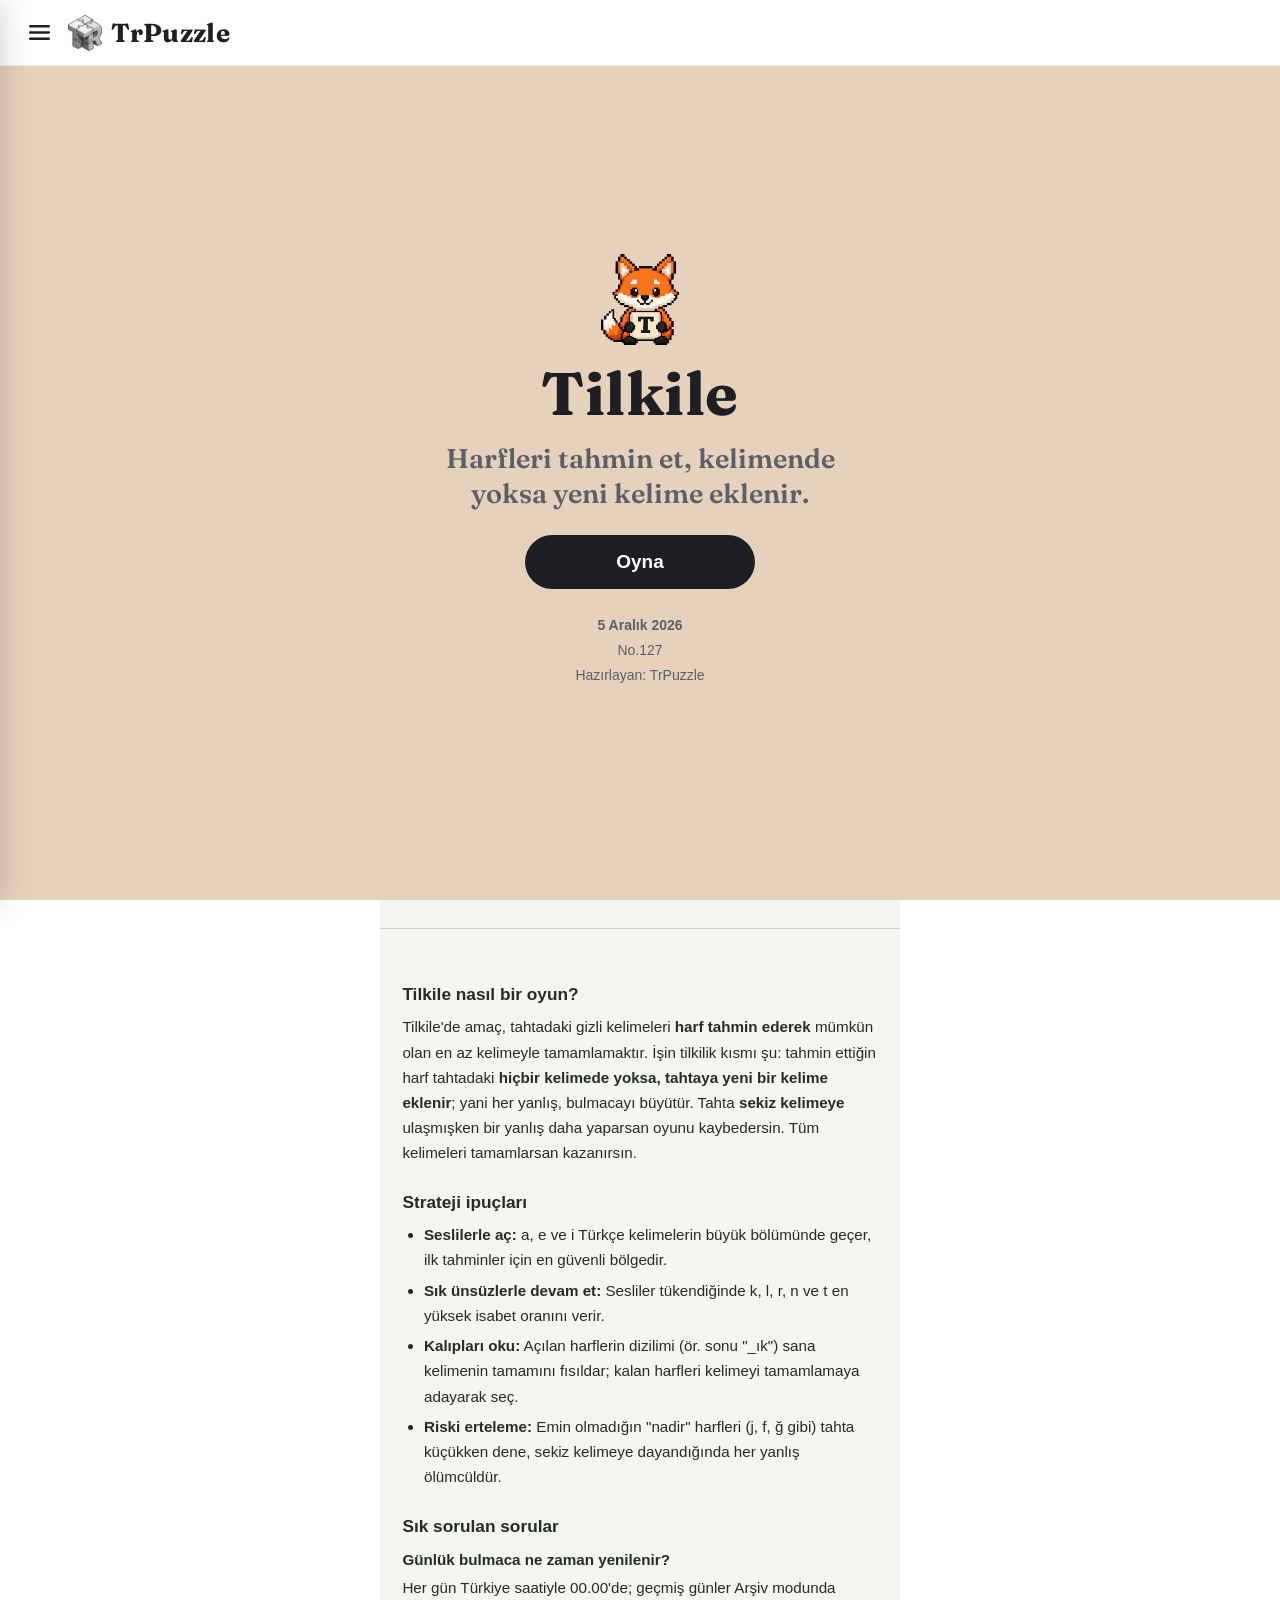
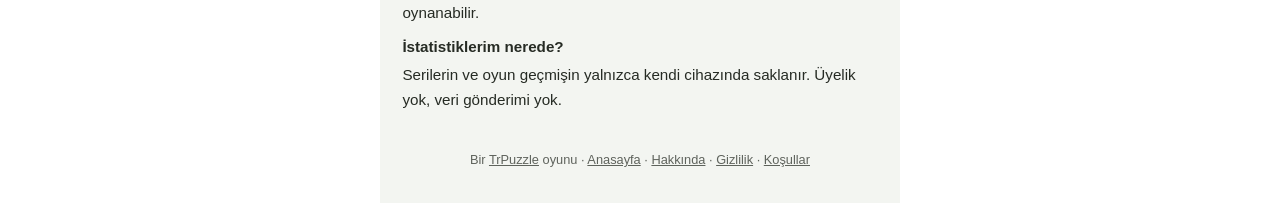
==== commit c4a26328: "Tilkile: klavye tasmasi, arsiv ve istatistik duzeni - Klavyenin ust satirindaki tasma giderildi; can" ====
--- a/index.src.html
+++ b/index.src.html
@@ -11,8 +11,8 @@
 <meta property="og:title" content="Tilkile">
 <meta property="og:description" content="Harfleri tahmin et, kelimende yoksa yeni kelime eklenir.">
 <meta property="og:image" content="https://trpuzzle.com/tilkile/og.png">
-<meta property="og:image:width" content="512">
-<meta property="og:image:height" content="512">
+<meta property="og:image:width" content="256">
+<meta property="og:image:height" content="256">
 <meta name="twitter:card" content="summary">
 <meta name="twitter:title" content="Tilkile">
 <meta name="twitter:description" content="Harfleri tahmin et, kelimende yoksa yeni kelime eklenir.">
@@ -57,7 +57,7 @@
 #tp-splash .tp-drawer-nav a:hover{background:rgba(0,0,0,.05)}
 #tp-splash .tp-sw{width:12px;height:12px;border-radius:50%;flex-shrink:0}
 #tp-splash .tp-nav-sep{height:1px;background:rgba(0,0,0,.1);margin:9px 14px}
-#tp-splash .tp-drawer-nav a.tp-nav-page{color:#5b6068;font-size:14.5px;padding-left:39px}
+#tp-splash .tp-drawer-nav a.tp-nav-page{color:#5b6068;font-size:14.5px;padding-left:14px}
 #tp-splash .tp-nav-row{list-style:none;display:flex;align-items:center;gap:6px;padding:3px 8px 3px 12px;border-radius:10px;font-weight:600;font-size:15.5px;color:#1d1f24;text-decoration:none}
 #tp-splash .tp-nav-row::-webkit-details-marker{display:none}
 #tp-splash .tp-nav-row:hover{background:rgba(0,0,0,.05)}
@@ -104,6 +104,7 @@
   font-family:inherit;touch-action:manipulation}
 #tp-splash .tp-play:active{transform:translateY(1px)}
 #tp-splash .tp-meta{font-size:14px;line-height:1.8;color:#5b6068;margin-top:6px}
+#tp-splash .tp-by{display:block}
 #tp-splash #tpDate{font-weight:700}
 @media(min-width:800px){
   #tp-splash .tp-name{font-size:60px}
@@ -184,7 +185,7 @@
       <details class="tp-nav-item">
         <summary class="tp-nav-row">
           <a class="tp-nav-main" href="/kesme/">
-            <span class="tp-nav-ico" style="--ico-size:39px;color:#cc4437"><svg viewBox="0 0 100 100"><rect x="15.25" y="15.25" width="69.5" height="69.5" rx="6.75" fill="currentColor" fill-opacity="0.32" stroke="#1d1f24" stroke-width="4.5" stroke-linejoin="round"/><path d="M15.25 84.75 L84.75 15.25" stroke="#1d1f24" stroke-width="4" stroke-dasharray="10 7.65757"/></svg></span>
+            <span class="tp-nav-ico" style="--ico-size:39px;color:#cc4437"><svg viewBox="0 0 100 100"><rect x="15.25" y="15.25" width="69.5" height="69.5" rx="6.75" fill="currentColor" fill-opacity="0.32" stroke="#1d1f24" stroke-width="4.5" stroke-linejoin="round"/><path d="M17.0503 82.9497 L82.9497 17.0503" stroke="#1d1f24" stroke-width="4" stroke-linecap="butt" stroke-dasharray="9.4819 7.2609"/></svg></span>
             <span class="tp-nav-name">Kesme</span>
           </a>
           <span class="tp-nav-toggle" aria-label="Kesme bağlantıları"><svg class="tp-nav-chev" viewBox="0 0 24 24" fill="none" stroke="currentColor" stroke-width="2.4" stroke-linecap="round" stroke-linejoin="round" aria-hidden="true"><path d="M6 9l6 6 6-6"/></svg></span>
@@ -338,6 +339,7 @@
     <div class="tp-meta">
       <span id="tpDate"></span><br>
       <span id="tpNo"></span>
+      <span class="tp-by">Hazırlayan: TrPuzzle</span>
     </div>
   </div>
 </div>
@@ -446,33 +448,6 @@
         </label>
         <button class="primary-btn" id="confirm-yes">Evet, dene</button>
         <button class="secondary-btn" id="confirm-no">Vazgeç</button>
-      </div>
-    </div>
-  </div>
-
-  <!-- Oyun modu -->
-  <div class="modal-overlay" id="mode-modal" hidden>
-    <div class="modal">
-      <button class="close-btn" data-close aria-label="Kapat">×</button>
-      <h2>Oyun modu</h2>
-      <div class="mode-list" id="mode-seg">
-        <button class="mode-opt" data-mode="daily">
-          <svg viewBox="0 0 24 24" width="22" height="22" fill="none" stroke="currentColor" stroke-width="2" stroke-linecap="round" stroke-linejoin="round" aria-hidden="true">
-            <rect x="3" y="4.5" width="18" height="17" rx="0"/>
-            <line x1="3" y1="9.5" x2="21" y2="9.5"/>
-            <line x1="8" y1="2.5" x2="8" y2="6.5"/>
-            <line x1="16" y1="2.5" x2="16" y2="6.5"/>
-          </svg>
-          <span>Günlük oyun</span>
-        </button>
-        <button class="mode-opt" data-mode="archive" data-action="archive">
-          <svg viewBox="0 0 24 24" width="22" height="22" fill="none" stroke="currentColor" stroke-width="2" stroke-linecap="round" stroke-linejoin="round" aria-hidden="true">
-            <rect x="2" y="4" width="20" height="5"/>
-            <path d="M4 9v9a1 1 0 0 0 1 1h14a1 1 0 0 0 1-1V9"/>
-            <line x1="9.5" y1="13" x2="14.5" y2="13"/>
-          </svg>
-          <span>Arşiv</span>
-        </button>
       </div>
     </div>
   </div>
--- a/style.css
+++ b/style.css
@@ -1,5 +1,14 @@
 
 :root {
+  /* Karo boyu: canlar ile klavye arasinda HER ZAMAN 8 kelime satirlik yer
+     kalsin, ama klavye de ekrana sigsin. 370px = ust bar + canlar + mesaj +
+     klavye + dolgu payi. Genislik siniri da 5 karo + aralar icin. */
+  /* --krom: karo disinda kalan her sey (ust bar 63 + canlar 34 + mesaj 22 +
+     oyun dolgusu 28 + tahta dolgusu/araliklari 47 + klavye). Klavye yuksekligi
+     ekran yuksekligine gore basamakli degistigi icin --krom da ayni
+     basamaklari izler; yoksa uzun ekranlarda klavye tasiyordu. */
+  --krom: 420px;                 /* klavye 222 */
+  --karo: clamp(28px, min(calc((100svh - var(--krom)) / 8), calc((100vw - 44px) / 5)), 58px);
   --bg: #f3f5f1;
   --panel: #ffffff;
   --text: #262b24;
@@ -201,7 +210,8 @@
   align-items: center;
   overflow-y: auto;
   padding: 6px 0;
-  min-height: 120px;
+  /* 8 satir: 8 karo + 7 aralik(5px) + dolgu(12px) */
+  min-height: calc(8 * var(--karo) + 47px);
 }
 .word-row {
   display: flex;
@@ -213,9 +223,10 @@
   to { transform: translateY(0) scale(1); opacity: 1; }
 }
 .tile {
-  width: 58px;
-  height: 58px;
-  border-radius: 2px;
+  width: var(--karo);
+  height: var(--karo);
+  border-radius: 2px;
+  font-size: calc(var(--karo) * 0.42);
   background: var(--tile-empty);
   border: 2px solid var(--tile-border);   /* renkten bağımsız sabit gri çerçeve */
   position: relative;
@@ -251,12 +262,8 @@
   .word-row.drop, .tile-face.flip { animation: none; }
 }
 @media (max-width: 400px) {
-  .tile { width: 52px; height: 52px; font-size: 1.55rem; }
-  .status-row { width: 276px; }   /* 5×52 + 4×4 */
 }
 @media (max-width: 340px) {
-  .tile { width: 44px; height: 44px; font-size: 1.3rem; }
-  .status-row { width: 236px; }   /* 5×44 + 4×4 */
 }
 
 .message {
@@ -307,13 +314,16 @@
 }
 /* kısa ekran (yükseklik az): klavyenin ekrandan taşmaması için küçült */
 @media (max-height: 760px) {
+  :root { --krom: 390px; }
   .key { height: 56px; }
 }
 @media (max-height: 680px) {
+  :root { --krom: 362px; }
   .key { height: 48px; font-size: 1.05rem; }
   .keyboard { gap: 7px; }
 }
 @media (max-height: 600px) {
+  :root { --krom: 338px; }
   .key { height: 42px; font-size: 0.95rem; }
   .keyboard { gap: 5px; padding-top: 4px; }
 }
@@ -607,21 +617,47 @@
 .stats-lines p { margin-bottom: 6px; font-size: 0.95rem; }
 .stats-lines b { color: var(--text); font-variant-numeric: tabular-nums; }
 
+/* Her istatistik ayri bir kutucukta; dar ekranda 2x2'ye duser. */
+.stat-boxes {
+  display: grid;
+  grid-template-columns: repeat(4, 1fr);
+  gap: 8px;
+}
+.stat-box {
+  background: var(--tile-empty);
+  border: 1px solid var(--border);
+  border-radius: 10px;
+  padding: 9px 4px 8px;
+  text-align: center;
+  min-width: 0;
+}
+.stat-num {
+  font-size: 1.5rem; font-weight: 800; line-height: 1.1;
+  color: var(--text); font-variant-numeric: tabular-nums;
+}
+.stat-cap {
+  margin-top: 3px; font-size: 0.66rem; font-weight: 700;
+  letter-spacing: 0.3px; color: var(--muted); line-height: 1.25;
+}
+@media (max-width: 360px) {
+  .stat-boxes { grid-template-columns: repeat(2, 1fr); }
+}
+
+/* Puan dagilimi ayri bir kutu degil, sonuc ekraninin parcasi; sola hizali. */
 .win-record {
-  border: 1px solid var(--border);
-  border-radius: 2px;
-  padding: 14px 14px 12px;
-  margin-top: 4px;
+  border: 0;
+  padding: 0;
+  margin-top: 14px;
 }
 .wr-title {
-  text-align: center; font-weight: 800; font-size: 0.8rem;
+  text-align: left; font-weight: 800; font-size: 0.8rem;
   letter-spacing: 1.2px; color: var(--muted);
   margin-bottom: 12px;
 }
 .wr-rows { display: flex; flex-direction: column; gap: 6px; }
 .wr-row { display: flex; align-items: center; gap: 8px; }
 .wr-idx {
-  width: 14px; text-align: right; font-weight: 700;
+  width: 14px; text-align: left; font-weight: 700;
   color: var(--muted); font-size: 0.9rem; font-variant-numeric: tabular-nums;
 }
 .wr-bar-wrap { flex: 1; display: flex; }
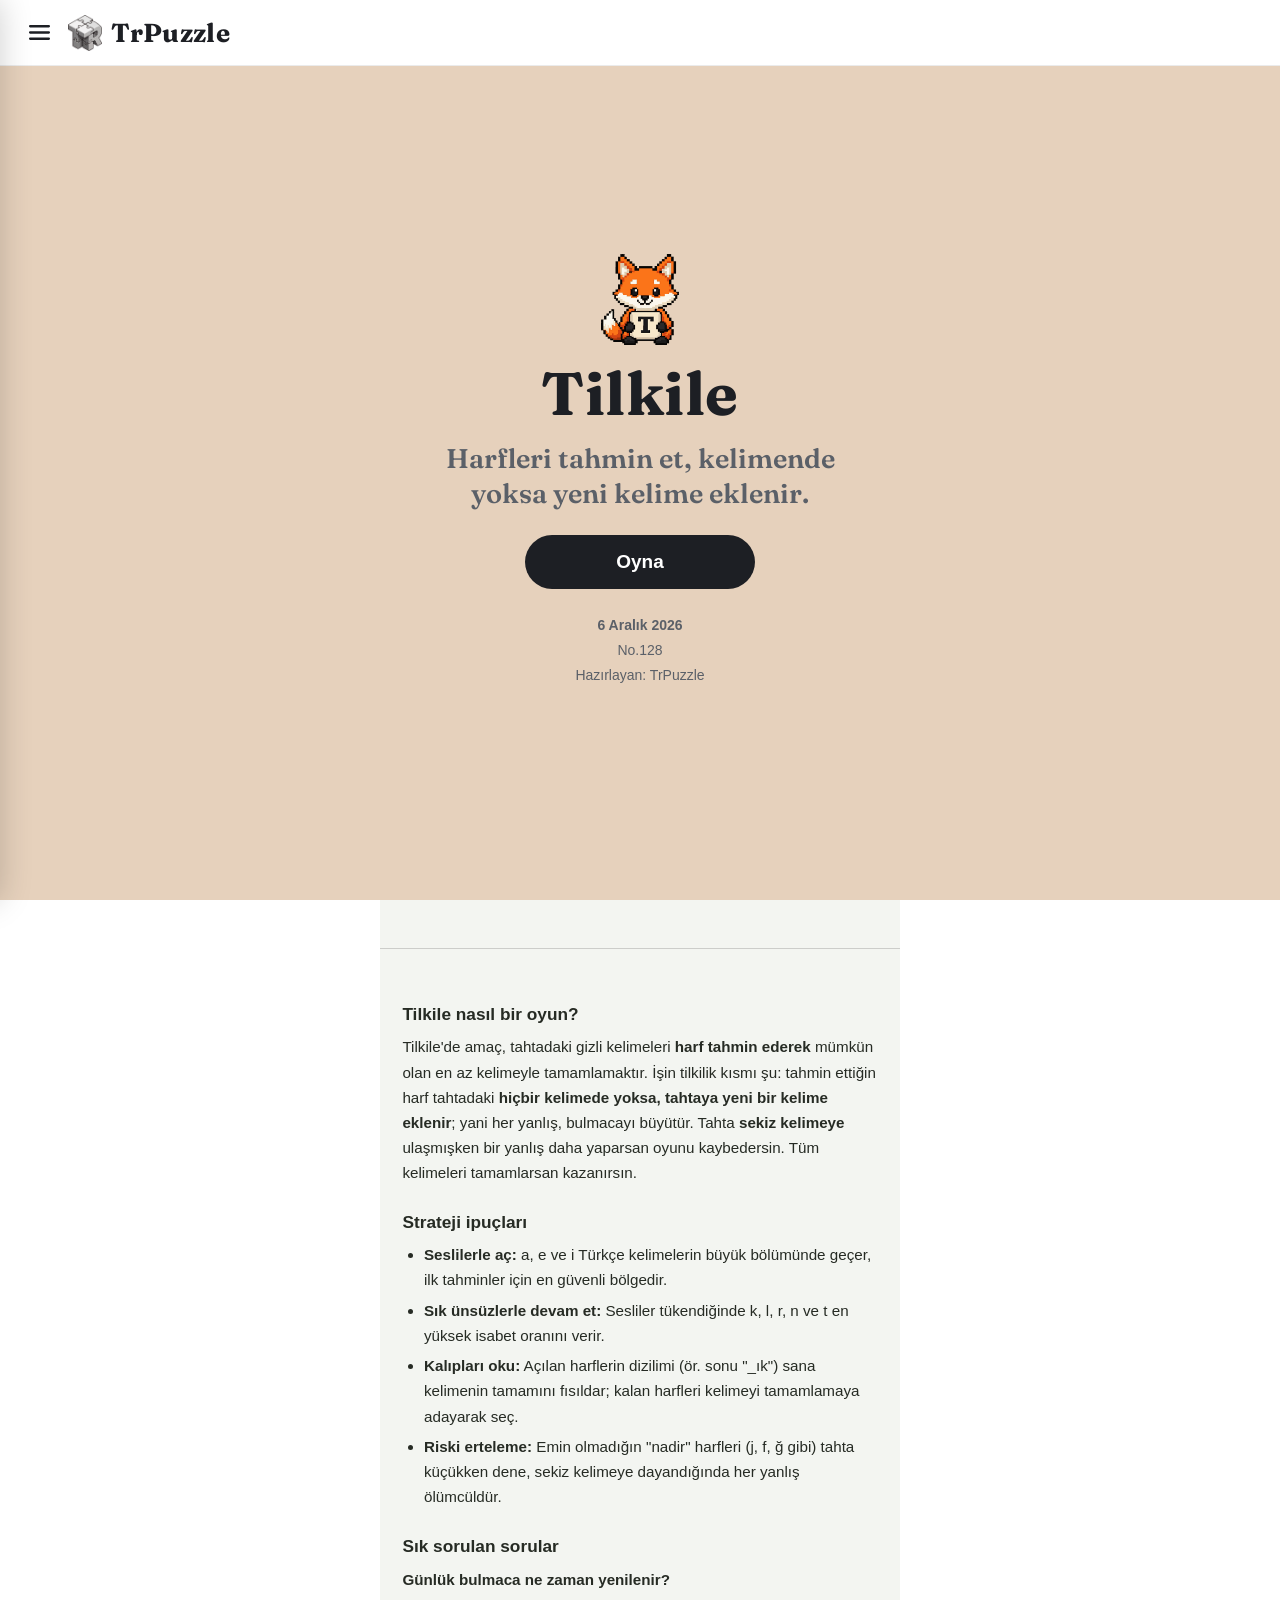
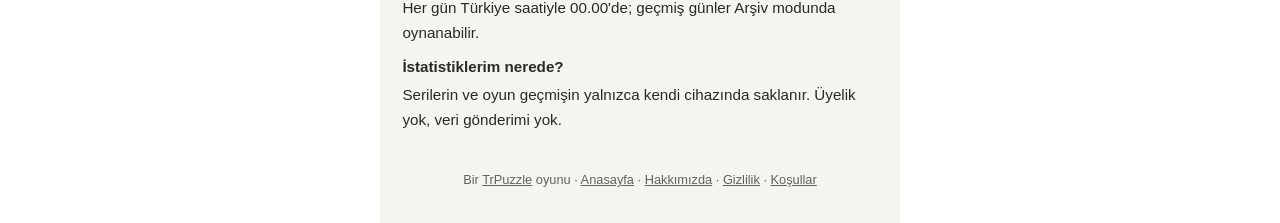
==== commit 13389ae2: "Improve onboarding, daily progress and result navigation" ====
--- a/index.src.html
+++ b/index.src.html
@@ -113,6 +113,25 @@
   #tp-splash .tp-ico svg,#tp-splash .tp-ico img,#tp-splash .tp-ico .tp-foxmask{width:calc(var(--ico-size,84px) * 1.2);height:calc(var(--ico-size,84px) * 1.2)}
 }
 </style>
+<!-- game-clock-start -->
+<script>
+/* Günlük bulmacalarda ortak Türkiye takvimi. Kayıt anahtarları değişmez. */
+(function () {
+  const dayMs = 86400000, offset = 10800000;
+  function parts(now = new Date()) {
+    const tr = new Date(now.getTime() + offset);
+    return [tr.getUTCFullYear(), tr.getUTCMonth(), tr.getUTCDate()];
+  }
+  window.TrPuzzleClock = {
+    key(now = new Date()) { const [y,m,d] = parts(now); return `${y}-${String(m+1).padStart(2,'0')}-${String(d).padStart(2,'0')}`; },
+    calendar(now = new Date()) { const [y,m,d] = parts(now); return new Date(y,m,d,12); },
+    day(now = new Date()) { return Math.floor(Date.UTC(...parts(now)) / dayMs); },
+    remaining(now = new Date()) { return (Math.floor((now.getTime()+offset)/dayMs)+1)*dayMs-offset-now.getTime(); }
+  };
+})();
+
+</script>
+<!-- game-clock-end -->
 </head>
 <body>
 <div id="tp-splash">
@@ -131,7 +150,7 @@
           <span class="tp-nav-toggle" aria-label="Harfle bağlantıları"><svg class="tp-nav-chev" viewBox="0 0 24 24" fill="none" stroke="currentColor" stroke-width="2.4" stroke-linecap="round" stroke-linejoin="round" aria-hidden="true"><path d="M6 9l6 6 6-6"/></svg></span>
         </summary>
         <div class="tp-nav-sub">
-          <a href="/harfle/#arsiv">Harfle Arşivi</a>
+          <a href="/harfle/">Oyna</a><a href="/harfle/#arsiv">Arşiv</a>
         </div>
       </details>
       <details class="tp-nav-item">
@@ -143,7 +162,7 @@
           <span class="tp-nav-toggle" aria-label="Harf500 bağlantıları"><svg class="tp-nav-chev" viewBox="0 0 24 24" fill="none" stroke="currentColor" stroke-width="2.4" stroke-linecap="round" stroke-linejoin="round" aria-hidden="true"><path d="M6 9l6 6 6-6"/></svg></span>
         </summary>
         <div class="tp-nav-sub">
-          <a href="/harf500/#arsiv">Harf500 Arşivi</a>
+          <a href="/harf500/">Oyna</a><a href="/harf500/#arsiv">Arşiv</a>
         </div>
       </details>
       <details class="tp-nav-item">
@@ -155,7 +174,7 @@
           <span class="tp-nav-toggle" aria-label="Baklava bağlantıları"><svg class="tp-nav-chev" viewBox="0 0 24 24" fill="none" stroke="currentColor" stroke-width="2.4" stroke-linecap="round" stroke-linejoin="round" aria-hidden="true"><path d="M6 9l6 6 6-6"/></svg></span>
         </summary>
         <div class="tp-nav-sub">
-          <a href="/baklava/#arsiv">Baklava Arşivi</a>
+          <a href="/baklava/">Oyna</a><a href="/baklava/#arsiv">Arşiv</a>
         </div>
       </details>
       <details class="tp-nav-item">
@@ -167,7 +186,7 @@
           <span class="tp-nav-toggle" aria-label="Arala bağlantıları"><svg class="tp-nav-chev" viewBox="0 0 24 24" fill="none" stroke="currentColor" stroke-width="2.4" stroke-linecap="round" stroke-linejoin="round" aria-hidden="true"><path d="M6 9l6 6 6-6"/></svg></span>
         </summary>
         <div class="tp-nav-sub">
-          <a href="/arala/#arsiv">Arala Arşivi</a>
+          <a href="/arala/">Oyna</a><a href="/arala/#arsiv">Arşiv</a>
         </div>
       </details>
       <details class="tp-nav-item">
@@ -179,7 +198,7 @@
           <span class="tp-nav-toggle" aria-label="Tilkile bağlantıları"><svg class="tp-nav-chev" viewBox="0 0 24 24" fill="none" stroke="currentColor" stroke-width="2.4" stroke-linecap="round" stroke-linejoin="round" aria-hidden="true"><path d="M6 9l6 6 6-6"/></svg></span>
         </summary>
         <div class="tp-nav-sub">
-          <a href="/tilkile/#arsiv">Tilkile Arşivi</a>
+          <a href="/tilkile/">Oyna</a><a href="/tilkile/#arsiv">Arşiv</a>
         </div>
       </details>
       <details class="tp-nav-item">
@@ -191,7 +210,7 @@
           <span class="tp-nav-toggle" aria-label="Kesme bağlantıları"><svg class="tp-nav-chev" viewBox="0 0 24 24" fill="none" stroke="currentColor" stroke-width="2.4" stroke-linecap="round" stroke-linejoin="round" aria-hidden="true"><path d="M6 9l6 6 6-6"/></svg></span>
         </summary>
         <div class="tp-nav-sub">
-          <a href="/kesme/#arsiv">Kesme Arşivi</a>
+          <a href="/kesme/">Oyna</a><a href="/kesme/#arsiv">Arşiv</a>
         </div>
       </details>
       <details class="tp-nav-item">
@@ -203,7 +222,7 @@
           <span class="tp-nav-toggle" aria-label="Bağla bağlantıları"><svg class="tp-nav-chev" viewBox="0 0 24 24" fill="none" stroke="currentColor" stroke-width="2.4" stroke-linecap="round" stroke-linejoin="round" aria-hidden="true"><path d="M6 9l6 6 6-6"/></svg></span>
         </summary>
         <div class="tp-nav-sub">
-          <a href="/bagla/#arsiv">Bağla Arşivi</a>
+          <a href="/bagla/">Oyna</a><a href="/bagla/#arsiv">Arşiv</a>
         </div>
       </details>
       <a class="tp-nav-row tp-nav-solo" href="/sehirle/">
@@ -325,7 +344,7 @@
       <a href="https://www.tiktok.com/@trpuzzlecom" target="_blank" rel="noopener"><svg viewBox="0 0 24 24" fill="currentColor" aria-hidden="true"><path d="M16.5 2h-3.1v12.6a2.3 2.3 0 1 1-1.9-2.3V9.1a5.5 5.5 0 1 0 5 5.5V8.3a6.4 6.4 0 0 0 3.8 1.2V6.4a3.7 3.7 0 0 1-2.7-1.2A3.7 3.7 0 0 1 16.5 2z"/></svg>TikTok: @trpuzzlecom</a>
     </div>
       <div class="tp-nav-sep" role="separator"></div>
-      <a class="tp-nav-page" href="/hakkinda.html">Hakkında</a>
+      <a class="tp-nav-page" href="/hakkinda.html">Hakkımızda</a>
       <a class="tp-nav-page" href="/iletisim.html">İletişim</a>
       <a class="tp-nav-page" href="/gizlilik.html">Gizlilik ve Çerezler</a>
       <a class="tp-nav-page" href="/kosullar.html">Kullanım Koşulları</a>
@@ -539,7 +558,7 @@
 
 <footer class="tp-footer">
   Bir <a href="https://trpuzzle.com/">TrPuzzle</a> oyunu ·
-  <a href="https://trpuzzle.com/">Anasayfa</a> · <a href="https://trpuzzle.com/hakkinda.html">Hakkında</a> · <a href="https://trpuzzle.com/gizlilik.html">Gizlilik</a> · <a href="https://trpuzzle.com/kosullar.html">Koşullar</a>
+  <a href="https://trpuzzle.com/">Anasayfa</a> · <a href="https://trpuzzle.com/hakkinda.html">Hakkımızda</a> · <a href="https://trpuzzle.com/gizlilik.html">Gizlilik</a> · <a href="https://trpuzzle.com/kosullar.html">Koşullar</a>
 </footer>
 <style>
 /* ── TrPuzzle bilgi bölümü ve mini footer ── */
@@ -604,7 +623,7 @@
   }catch(_e){}
   (function(){var mb=document.getElementById("tpMenuBtn"),dr=document.getElementById("tpDrawer"),ov=document.getElementById("tpOverlay"),dx=document.getElementById("tpDrawerX");function o(){if(dr)dr.classList.add("open");if(ov)ov.classList.add("open");}function c(){if(dr)dr.classList.remove("open");if(ov)ov.classList.remove("open");}if(mb)mb.addEventListener("click",o);if(dx)dx.addEventListener("click",c);if(ov)ov.addEventListener("click",c);Array.prototype.forEach.call(document.querySelectorAll(".tp-nav-main"),function(a){a.addEventListener("click",function(e){e.stopPropagation();});});})();
   try{
-    var d=new Date();
+    var d=TrPuzzleClock.calendar();
     var ay=["Ocak","Şubat","Mart","Nisan","Mayıs","Haziran","Temmuz","Ağustos","Eylül","Ekim","Kasım","Aralık"];
     var de=document.getElementById("tpDate");
     if(de) de.textContent=d.getDate()+" "+ay[d.getMonth()]+" "+d.getFullYear();
@@ -618,5 +637,237 @@
   if(b) b.addEventListener("click",function(){ s.hidden=true; tpUstSerit(false); });
 })();
 </script>
+<!-- TRPUZZLE-PROGRESS-START -->
+<script>
+/* Üretilen dosya: trpuzzlemain/tools/sync_splash_progress.py */
+(function () {
+  "use strict";
+  function readProgress(key) {
+    try {
+      const value = JSON.parse(localStorage.getItem(key));
+      return value && typeof value === "object" && !Array.isArray(value) ? value : {};
+    } catch (e) { return {}; }
+  }
+
+  function hasGuesses(value) {
+    return Array.isArray(value) && value.length > 0;
+  }
+
+  function dailyProgress(now, selectedLevel) {
+    const tr = new Date(now.getTime() + 3 * 60 * 60 * 1000);
+    const year = tr.getUTCFullYear(), month = tr.getUTCMonth(), day = tr.getUTCDate();
+    const date = year + "-" + String(month + 1).padStart(2, "0") + "-" + String(day).padStart(2, "0");
+    const dayId = Math.floor(Date.UTC(year, month, day) / 86400000);
+    const puzzleNo = dayId - Date.UTC(2026, 7, 1) / 86400000 + 1;
+    const midnight = Date.UTC(year, month, day);
+    const foxNo = Math.floor((midnight - Date.UTC(2026, 7, 1)) / 86400000) + 1;
+    const aralaDay = Math.round((midnight - Date.UTC(2026, 0, 1)) / 86400000);
+
+    const harfle = readProgress("trw-" + date);
+    const settings = readProgress("word500tr.ayarlar");
+    if (selectedLevel) settings.seviye = selectedLevel;
+    const level = ["kolay", "standart", "zor"].includes(settings.seviye) ? settings.seviye : "standart";
+    // Harf500 açılışta son seçilen seviyeyi yükler.
+    const harf500 = readProgress("word500tr.oyun." + level + "." + date);
+    const baklava = readProgress("petek-progress-v1")[dayId] || {};
+    const tilkile = readProgress("foximax-daily-" + foxNo);
+    const bagla = readProgress("baglantilar.gunluk." + puzzleNo);
+    const sehirle = readProgress("iller-globle:daily:" + date);
+    const oldArala = readProgress("aradle_day_v1");
+    const arala = readProgress("aradle_days_v2")[aralaDay] ||
+      (oldArala.day === aralaDay ? oldArala : {});
+
+    const started = {
+      Harfle: hasGuesses(harfle.guesses) && !harfle.done && !harfle.win,
+      Harf500: harf500.surum === 1 && hasGuesses(harf500.gecmis) && !harf500.bitti && !harf500.kazandi,
+      Baklava: baklava.phase === "play" && typeof baklava.swapsLeft === "number" &&
+        baklava.swapsLeft > 0 && baklava.swapsLeft < 15,
+      Arala: typeof arala.steps === "number" && arala.steps > 0 && !arala.done && !arala.lost && !arala.g,
+      Tilkile: tilkile.status === "playing" && hasGuesses(tilkile.guessed),
+      // Kesme tek hamlede biter; kaydedilmiş, yarım kalmış bir turu yoktur.
+      Kesme: false,
+      "Bağla": bagla.durum === "oyunda" && hasGuesses(bagla.tahminler),
+      "Şehirle": hasGuesses(sehirle.guesses) && !sehirle.won && !sehirle.gaveUp
+    };
+    // Tüm günlük kayıtlar Türkiye tarihini kullanır; Kesme tek hamlede biter.
+    const kesme = readProgress("kesme2-day-" + date);
+    const aralaResult = readProgress("aradle_result_v1")[aralaDay];
+    const completed = {
+      Harfle: harfle.done === true || harfle.win === true,
+      Harf500: harf500.surum === 1 && (harf500.bitti === true || harf500.kazandi === true),
+      Baklava: baklava.phase === "win" || baklava.phase === "lose",
+      Arala: arala.done === true || arala.lost === true || arala.g === true ||
+        (typeof aralaResult === "number" && (aralaResult === -1 || (aralaResult >= 1 && aralaResult <= 5))),
+      Tilkile: tilkile.status === "won" || tilkile.status === "lost",
+      Kesme: Array.isArray(kesme.cut) && kesme.cut.length === 4,
+      "Bağla": bagla.durum === "kazandi" || bagla.durum === "kaybetti",
+      "Şehirle": sehirle.won === true || sehirle.gaveUp === true
+    };
+    const states = {};
+    Object.keys(started).forEach(function (game) {
+      states[game] = completed[game] ? "completed" : started[game] ? "started" : "new";
+    });
+    return states;
+  }
+
+
+  window.TrPuzzleProgress = dailyProgress;
+  function refresh() {
+    const button = document.getElementById("tpPlay");
+    const title = document.querySelector("#tp-splash .tp-name");
+    if (!button || !title) return;
+    const selected = document.querySelector('#tpSeg [data-seviye][aria-checked="true"]');
+    const state = dailyProgress(new Date(), selected && selected.getAttribute("data-seviye"))[title.textContent.trim()];
+    button.textContent = state === "completed" ? "Sonucu Gör" : state === "started" ? "Devam Et" : "Oyna";
+  }
+  refresh();
+  window.addEventListener("pageshow", refresh);
+  window.addEventListener("storage", refresh);
+  window.addEventListener("focus", refresh);
+  document.addEventListener("visibilitychange", function () { if (!document.hidden) refresh(); });
+  const segment = document.getElementById("tpSeg");
+  if (segment) {
+    segment.addEventListener("click", refresh);
+    segment.addEventListener("keydown", refresh);
+  }
+  setInterval(function () { if (!document.hidden) refresh(); }, 60000);
+
+})();
+</script>
+<!-- TRPUZZLE-PROGRESS-END -->
+<!-- game-experience-start -->
+<script>
+/* Oyunların ortak kısa anlatımı ve sonuçtan sonraki gezinme. */
+(function () {
+  const names = ['Harfle','Harf500','Baklava','Arala','Tilkile','Kesme','Bağla','Şehirle'];
+  const paths = ['harfle','harf500','baklava','arala','tilkile','kesme','bagla','sehirle'];
+  const title = document.querySelector('#tp-splash .tp-name');
+  const game = title && title.textContent.trim();
+  const configs = {
+    Harfle: ['#howto .howto-modal', '#howto-ok', ['Beş harfli bir kelime yaz.','Yeşil doğru yerde, sarı başka yerde; gri harf yok.','Gizli kelimeyi altı tahminde bul.'], 'K A L E M'],
+    Harf500: ['#perde-yardim .kutu', '#dugme-yardim-anladim', ['Beş harfli bir kelime yaz; sekiz hakkın var.','Sayılar kaç harfin doğru olduğunu söyler, hangileri olduğunu söylemez.','Not almak için harflere dokunup renklerini değiştir.'], 'K A L E M'],
+    Baklava: ['#helpOverlay .modal', '#helpClose', ['İki karoya dokunarak harfleri yer değiştir.','Üç yatay ve üç dikey kelimeyi tamamla.','15 hamlen var; az hamle kullan, daha çok puan kazan.'], 'K ↔ A'],
+    Arala: ['#helpModal .modal', '#helpOk', ['Beş harfli bir kelime yaz.','Gizli kelime iki alfabetik sınırın arasında kalır.','Aralığı daralt; 14 tahmin içinde bul.'], 'KAVUN < SEPET < TAVUK'],
+    Tilkile: ['#help-modal .modal', '#help-modal .help-ok', ['Bir harf seç; varsa bütün yerleri açılır.','Hiçbir kelimede yoksa yeni bir kelime eklenir.','Sekiz kelimeyi aşmadan bütün harfleri bul.'], 'H → _ _ H _ _'],
+    Kesme: ['#helpModal .sheet', '#helpGotIt', ['Şeklin içinden geçen bir çizgi çek.','Hedef iki eşit parça: 50:50.','55:45 veya daha dengeli kesimler kazanır.'], '50 │ 50'],
+    'Bağla': ['#perdeYardim .modal', '#btnYardimAnladim', ['Ortak bağı olan dört kelimeyi seç.','Onayla; doğru grup birlikte açılır.','Dört grubu bul, dört hata hakkını koru.'], 'ELMA · ARMUT · ERİK · NAR']
+  };
+  const style = document.createElement('style');
+  style.textContent = `
+    .tp-quick { text-align:left; font:15px/1.55 system-ui,sans-serif; color:inherit; }
+    .tp-quick ol { padding-left:22px; margin:14px 0; }
+    .tp-quick li { margin:8px 0; }
+    .tp-demo { display:flex; flex-wrap:wrap; gap:6px; justify-content:center; align-items:center; min-height:66px; padding:12px 8px; border-radius:12px; background:rgba(127,127,127,.10); font-size:14px; font-weight:700; text-align:center; }
+    .tp-demo-letters { display:grid; grid-template-columns:repeat(5,minmax(0,1fr)); max-width:310px; margin-inline:auto; }
+    .tp-demo-letters > .tile, .tp-demo-letters > .kutucuk { width:100%; height:auto; min-width:0; aspect-ratio:1; box-sizing:border-box; }
+    .tp-demo-letters > .tp-demo-caption { grid-column:1/-1; }
+    .tp-help-box > h2, .tp-help-box > .mhead h2, .tp-help-box > .modal-bas h2 { text-align:center; margin:10px 0 22px; padding:6px 26px; line-height:1.3; }
+    .tp-help-box > .mhead, .tp-help-box > .modal-bas { position:relative; display:block; margin:0; }
+    .tp-help-box > .mhead .x, .tp-help-box > .modal-bas .kapat { position:absolute; top:0; right:0; }
+    .tp-cut-demo { background:transparent; padding:0; }
+    .tp-cut-demo svg { width:180px; height:126px; overflow:visible; }
+    .tp-cut-line { stroke-dasharray:110; stroke-dashoffset:0; }
+    @media(prefers-reduced-motion:no-preference) {
+      .tp-cut-line { animation:tp-cut-line 3.6s ease-in-out infinite; }
+      .tp-cut-left { animation:tp-cut-left 3.6s ease-in-out infinite; }
+      .tp-cut-right { animation:tp-cut-right 3.6s ease-in-out infinite; }
+      @keyframes tp-cut-line { 0%,15% {stroke-dashoffset:110;opacity:1} 50%,75% {stroke-dashoffset:0;opacity:1} 90%,100% {stroke-dashoffset:0;opacity:0} }
+      @keyframes tp-cut-left { 0%,50%,100% {transform:translateX(0)} 65%,85% {transform:translateX(-7px)} }
+      @keyframes tp-cut-right { 0%,50%,100% {transform:translateX(0)} 65%,85% {transform:translateX(7px)} }
+    }
+    .tp-demo-caption { display:block; width:100%; margin:6px 0 0; font:12px/1.4 system-ui; }
+    .tp-help-details { margin:12px 0; text-align:left; }
+    .tp-help-details > summary { cursor:pointer; padding:10px 0; font:600 13px system-ui; }
+    .tp-quick-start { display:block; width:100%; min-height:46px; margin-top:14px; border:0; border-radius:24px; background:#202124; color:#fff; font:700 15px system-ui; cursor:pointer; }
+    .tp-next { margin-top:18px; padding-top:16px; border-top:1px solid rgba(127,127,127,.25); text-align:center; font:14px/1.5 system-ui; }
+    .tp-next[hidden] { display:none !important; }
+    .tp-next a { display:block; color:inherit; margin:9px 0; padding:10px; border-radius:20px; text-decoration:none; }
+    .tp-next a:last-child { background:#202124; color:#fff; }
+    @media(prefers-reduced-motion:no-preference) { .tp-swap-demo { animation:tp-swap 2s ease-in-out 2; } @keyframes tp-swap { 50% { transform:rotateY(180deg); } } }
+  `;
+  document.head.appendChild(style);
+  const cfg = configs[game];
+  if (cfg) {
+    const box = document.querySelector(cfg[0]);
+    const originalStart = document.querySelector(cfg[1]);
+    if (box && originalStart && !box.querySelector('.tp-quick')) {
+      box.classList.add('tp-help-box');
+      const children = Array.from(box.children);
+      const details = document.createElement('details');
+      details.className = 'tp-help-details';
+      const summary = document.createElement('summary'); summary.textContent = 'Ayrıntılı kurallar ve puanlama'; details.append(summary);
+      children.forEach(child => {
+        // Başlık, kapatma ve mevcut tercih/başlama kontrollerini yerinde tut.
+        if (child.matches('h2,button,.mhead,.modal-bas') || child.contains(originalStart) || child.querySelector('input[type="checkbox"]') || child.matches('label')) return;
+        details.append(child);
+      });
+      const quick = document.createElement('section'); quick.className = 'tp-quick';
+      const demo = document.createElement('div'); demo.className = 'tp-demo';
+      if (game === 'Harf500' || game === 'Harfle') {
+        demo.classList.add('tp-demo-letters');
+        cfg[3].split(' ').forEach((letter,i) => {
+          const tile=document.createElement(game==='Harf500'?'button':'span');tile.textContent=letter;
+          if(game==='Harf500') { tile.type='button';tile.className='kutucuk dolu tiklanabilir tp-note-tile';tile.dataset.tone='0';tile.setAttribute('aria-label',letter+' harfi: işaretsiz. Rengi değiştirmek için dokun.');tile.addEventListener('click',()=>{const tone=(Number(tile.dataset.tone)+1)%4;tile.dataset.tone=String(tone);tile.dataset.boya=['','kirmizi','sari','yesil'][tone];tile.setAttribute('aria-label',letter+' harfi: '+['işaretsiz','yok','başka yerde','doğru yerde'][tone]);}); }
+          else { tile.className='tile '+['correct','present','absent','absent','correct'][i]; }
+          demo.append(tile);
+        });
+        if(game==='Harf500') { const caption=document.createElement('small');caption.className='tp-demo-caption';caption.textContent='Dene: harflere dokun. Bu yalnızca bir not örneği.';demo.append(caption); }
+      } else { demo.textContent=cfg[3]; if(game==='Baklava')demo.classList.add('tp-swap-demo'); }
+      const list=document.createElement('ol');cfg[2].forEach(text=>{const li=document.createElement('li');li.textContent=text;list.append(li);});
+      quick.append(demo,list);
+      if(game==='Kesme') {
+        demo.classList.add('tp-cut-demo');
+        demo.innerHTML='<svg viewBox="0 0 180 126" role="img" aria-label="Bir şeklin çizgiyle iki eşit parçaya ayrılması"><g fill="#7c6be5" stroke="#4e4198" stroke-width="2"><path class="tp-cut-left" d="M90 18H58L38 42V86L58 108H90Z"/><path class="tp-cut-right" d="M90 18H122L142 42V86L122 108H90Z"/></g><path class="tp-cut-line" d="M90 8V118" fill="none" stroke="currentColor" stroke-width="3" stroke-linecap="round"/></svg>';
+      }
+      const heading=box.querySelector('h2'); const headingBlock=heading && (heading.parentElement===box?heading:heading.parentElement);
+      if(headingBlock) headingBlock.after(quick);else box.prepend(quick);
+      quick.after(details);
+      // Mevcut düğme aynı olay dinleyicisi ve tercih kaydıyla çalışmaya devam eder.
+      originalStart.textContent='Başla';
+      originalStart.classList.add('tp-quick-start');
+      originalStart.hidden=false;
+    }
+  }
+  const play = document.getElementById('tpPlay');
+  if (play) play.addEventListener('click', () => {
+    if (play.textContent.trim() !== 'Sonucu Gör') return;
+    requestAnimationFrame(() => {
+      // Tamamlanmış günlük oyun doğrudan kendi sonuç/istatistik ekranını açar.
+      const selectors = {Harfle:'#stats-btn',Harf500:'#dugme-istatistik',Baklava:'#cdBtn',Arala:'#btnStats',Tilkile:'#stats-btn',Kesme:'#btnStats','Bağla':'#btnIst','Şehirle':'button[aria-label="İstatistikler"]'};
+      const helpStart = cfg && document.querySelector(cfg[1]);
+      if (helpStart && helpStart.getClientRects().length) helpStart.click();
+      document.querySelector(selectors[game])?.click();
+    });
+  });
+  const hosts = {
+    Harfle:['#overlay .modal'], Harf500:['#perde-sonuc .kutu','#perde-istatistik .kutu'],
+    Baklava:['#endOverlay .modal'], Arala:['#statsModal .modal'],
+    Tilkile:['#end-modal .modal','#stats-modal .modal'], Kesme:['#statsModal .sheet'], 'Bağla':['#perdeSonuc .modal','#perdeIst .modal']
+  };
+  function refreshNext() {
+    if(!window.TrPuzzleProgress) return;
+    const progress=window.TrPuzzleProgress(new Date());
+    const current=progress[game];
+    (hosts[game]||[]).forEach(selector=>{
+      const host=document.querySelector(selector);if(!host)return;
+      let section=host.querySelector('.tp-next');
+      if(!section) {section=document.createElement('section');section.className='tp-next';section.innerHTML='<span></span><a href="/">Bugünkü oyunlara dön</a><a class="tp-next-game"></a>';host.append(section);}
+      const hidden=current!=='completed';if(section.hidden!==hidden)section.hidden=hidden;
+      if(hidden)return;
+      const next=names.find(n=>n!==game&&progress[n]!=='completed');
+      const message=next?'Bugün bir bulmaca daha?':'Harika, bugünkü sekiz oyunu tamamladın!';
+      if(section.firstChild.textContent!==message)section.firstChild.textContent=message;
+      const link=section.querySelector('.tp-next-game');
+      if(link.hidden!==!next)link.hidden=!next;
+      if(next) { const label=next+' · '+(progress[next]==='started'?'Devam Et':'Oyna');if(link.textContent!==label)link.textContent=label;const href='/'+paths[names.indexOf(next)]+'/';if(link.getAttribute('href')!==href)link.setAttribute('href',href); }
+    });
+  }
+  let queued=false;
+  new MutationObserver(()=>{if(queued)return;queued=true;requestAnimationFrame(()=>{queued=false;refreshNext();});}).observe(document.body,{subtree:true,childList:true,attributes:true,attributeFilter:['hidden','class']});
+  refreshNext();
+})();
+
+</script>
+<!-- game-experience-end -->
 </body>
 </html>
--- a/style.css
+++ b/style.css
@@ -1,14 +1,5 @@
 
 :root {
-  /* Karo boyu: canlar ile klavye arasinda HER ZAMAN 8 kelime satirlik yer
-     kalsin, ama klavye de ekrana sigsin. 370px = ust bar + canlar + mesaj +
-     klavye + dolgu payi. Genislik siniri da 5 karo + aralar icin. */
-  /* --krom: karo disinda kalan her sey (ust bar 63 + canlar 34 + mesaj 22 +
-     oyun dolgusu 28 + tahta dolgusu/araliklari 47 + klavye). Klavye yuksekligi
-     ekran yuksekligine gore basamakli degistigi icin --krom da ayni
-     basamaklari izler; yoksa uzun ekranlarda klavye tasiyordu. */
-  --krom: 420px;                 /* klavye 222 */
-  --karo: clamp(28px, min(calc((100svh - var(--krom)) / 8), calc((100vw - 44px) / 5)), 58px);
   --bg: #f3f5f1;
   --panel: #ffffff;
   --text: #262b24;
@@ -85,7 +76,7 @@
   align-items: center;
   justify-content: space-between;
   gap: 8px;
-  padding: 10px 14px;
+  padding: 6px 14px;
   border-bottom: 1px solid var(--border);
 }
 .brand {
@@ -154,32 +145,26 @@
 .icon-btn:hover { background: var(--key-bg); }
 #help-btn { font-weight: 800; }
 
-/* ---- Ust katman (oyun alani): mobilde tam ekran yuksekligi ---- */
+/* Oyun tek ekran kaplar; kalan tahta alani sekiz satira paylastirilir.
+   svh adres cubugu hareketlerinde karolarin boyunun degismesini onler. */
 .app-fold {
   display: flex;
   flex-direction: column;
-  /* body bir flex kapsayici: shrink acik kalirsa oyun blogu ekran boyuna
-     sikistirilir, klavye bloktan tasar ve altindaki tp-bilgi'nin ust cizgisi
-     klavyenin uzerine biner. flex:none tasmayi kokten engeller. */
   flex: none;
-}
-/* mobilde ust katman ekrani doldurur; klavye alt kenara yaslanir,
-   bilgi bolumu (tp-bilgi) alta kayar. Masaustunde mevcut davranis korunur.
-   100svh (dvh degil): adres cubugu acilip kapanirken yukseklik degismez,
-   boylece oyun blogu sabit kalir, kaydirirken ziplamaz. */
-@media (max-width: 640px) {
-  .app-fold { min-height: 100svh; }
-}
+  height: 100svh;
+}
+.topbar, .puzzle-info { flex-shrink: 0; }
 
 /* ---- Game area ---- */
 .game {
   flex: 1;
   display: flex;
   flex-direction: column;
-  padding: 14px 14px;
+  padding: 8px 14px;
+  min-height: 0;
 }
 @media (max-width: 640px) {
-  .game { padding-bottom: max(14px, env(safe-area-inset-bottom)); }
+  .game { padding-bottom: max(8px, env(safe-area-inset-bottom)); }
 }
 .status-row {
   display: flex;
@@ -189,7 +174,8 @@
   width: 306px;
   max-width: 100%;
   margin: 0 auto;
-  padding: 6px 0 10px;
+  flex-shrink: 0;
+  padding: 4px 0 6px;
 }
 .lives { display: flex; align-items: center; gap: 8px; }
 .hearts { display: inline-flex; align-items: center; gap: 4px; }
@@ -208,12 +194,12 @@
   flex-direction: column;
   gap: 5px;
   align-items: center;
-  overflow-y: auto;
   padding: 6px 0;
-  /* 8 satir: 8 karo + 7 aralik(5px) + dolgu(12px) */
-  min-height: calc(8 * var(--karo) + 47px);
+  min-height: 0;
+  container-type: size;
 }
 .word-row {
+  flex-shrink: 0;
   display: flex;
   gap: 4px;
 }
@@ -223,6 +209,10 @@
   to { transform: translateY(0) scale(1); opacity: 1; }
 }
 .tile {
+  /* cqh/cqw tahtanin dolgu haricindeki gercek boyutudur.
+     Sekiz kelime, yedi dikey ve dort yatay aralik her zaman sigar. */
+  --karo: min(72px, calc((100cqh - 35px) / 8), calc((100cqw - 16px) / 5));
+  flex-shrink: 0;
   width: var(--karo);
   height: var(--karo);
   border-radius: 2px;
@@ -231,7 +221,6 @@
   border: 2px solid var(--tile-border);   /* renkten bağımsız sabit gri çerçeve */
   position: relative;
   overflow: hidden;
-  font-size: 1.8rem;
   font-weight: 800;
   color: #fff;
   text-transform: uppercase;
@@ -267,6 +256,7 @@
 }
 
 .message {
+  flex-shrink: 0;
   text-align: center;
   min-height: 22px;
   font-weight: 700;
@@ -276,6 +266,7 @@
 
 /* ---- Keyboard ---- */
 .keyboard {
+  flex-shrink: 0;
   display: flex;
   flex-direction: column;
   gap: 9px;
@@ -290,7 +281,7 @@
   flex: 1;
   max-width: 52px;
   min-width: 0;
-  height: 66px;
+  height: 54px;
   border: none;
   border-radius: 2px;
   background: var(--key-bg);
@@ -314,16 +305,13 @@
 }
 /* kısa ekran (yükseklik az): klavyenin ekrandan taşmaması için küçült */
 @media (max-height: 760px) {
-  :root { --krom: 390px; }
-  .key { height: 56px; }
+  .key { height: 48px; }
 }
 @media (max-height: 680px) {
-  :root { --krom: 362px; }
-  .key { height: 48px; font-size: 1.05rem; }
+  .key { height: 44px; font-size: 1.05rem; }
   .keyboard { gap: 7px; }
 }
 @media (max-height: 600px) {
-  :root { --krom: 338px; }
   .key { height: 42px; font-size: 0.95rem; }
   .keyboard { gap: 5px; padding-top: 4px; }
 }
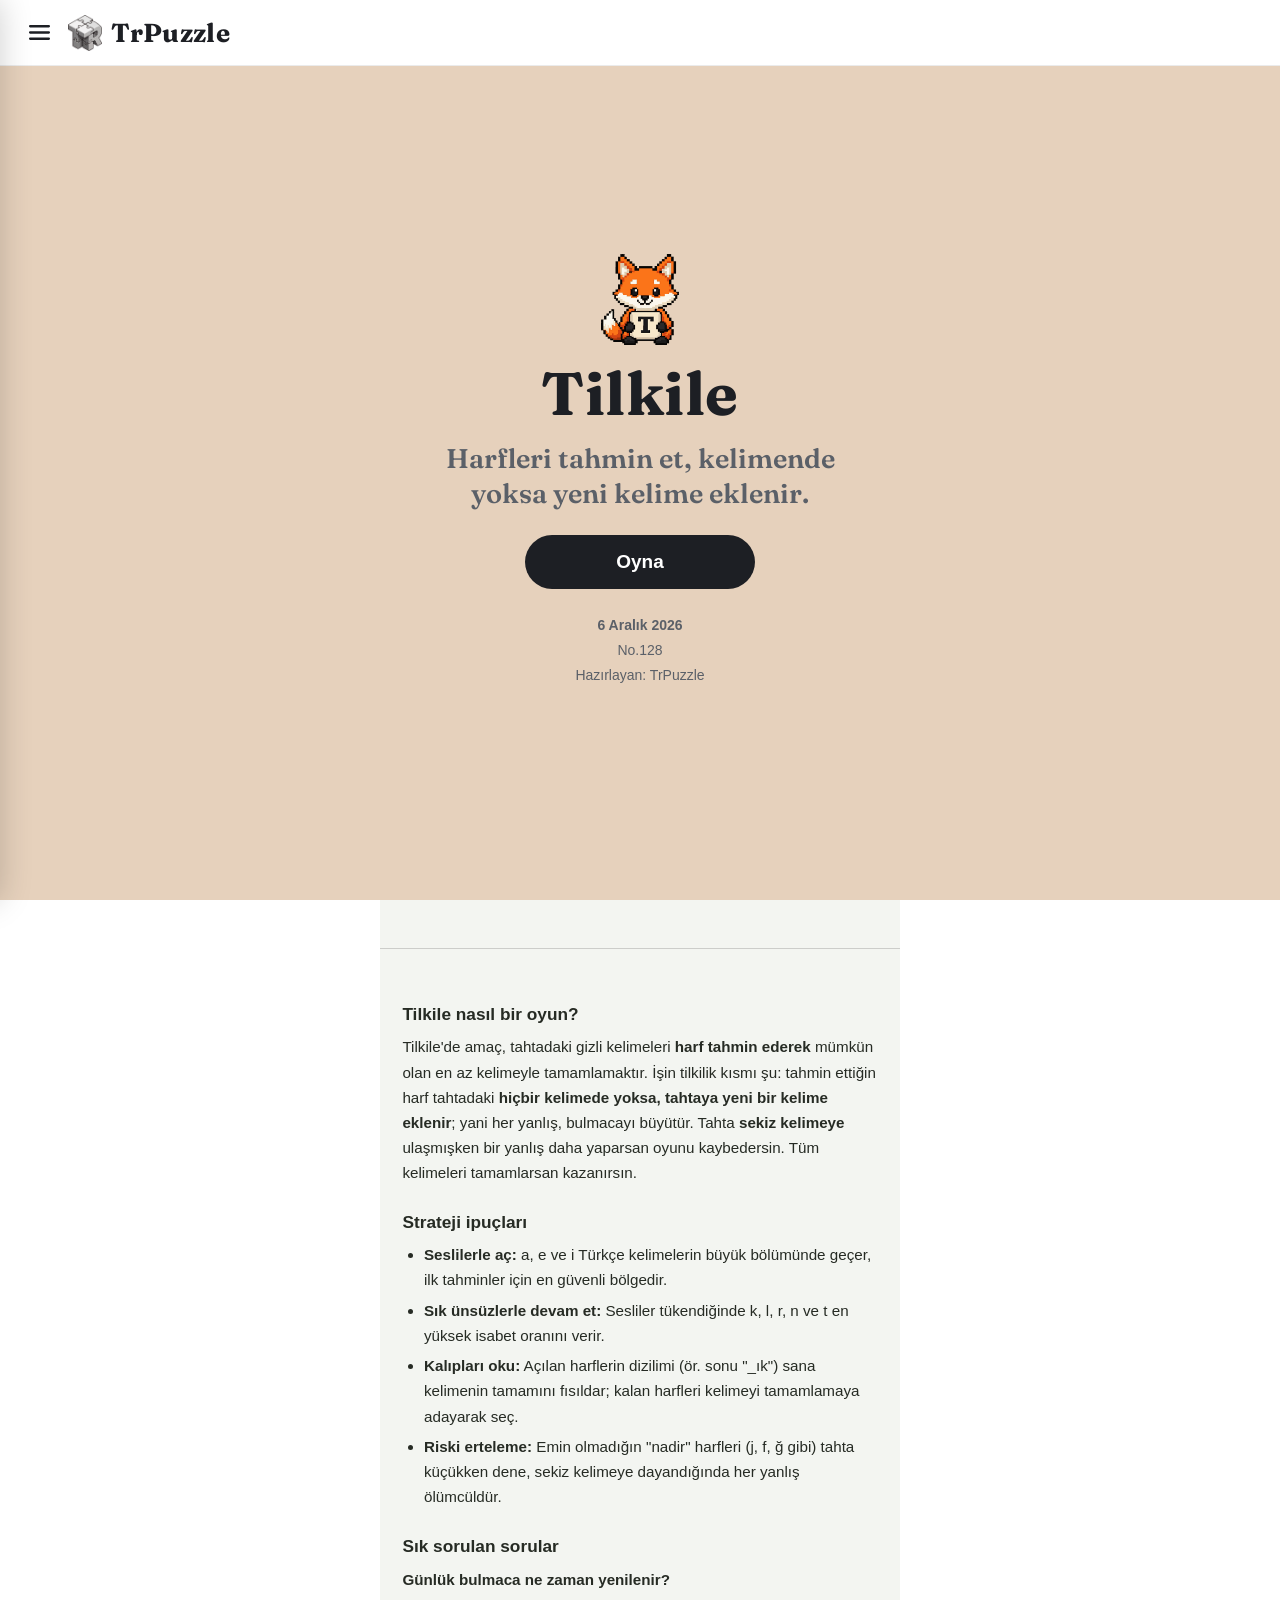
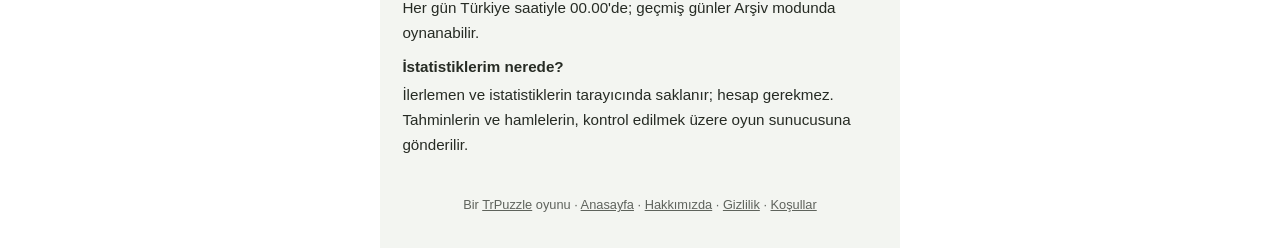
==== commit 2d6f61ed: "Secure game validation and consolidate tested UI improvements [skip netlify]" ====
--- a/index.src.html
+++ b/index.src.html
@@ -1,6 +1,29 @@
 <!DOCTYPE html>
 <html lang="tr">
 <head>
+<script src="/assets/game-remote.js"></script>
+<!-- game-security-start -->
+<script>
+/* Kayıtlar güvenilir girdi değildir. Eski geçerli kayıtları koruyarak türleri doğrula. */
+(function () {
+  'use strict';
+  const object = value => value && typeof value === 'object' && !Array.isArray(value) ? value : {};
+  const count = value => Number.isSafeInteger(value) && value >= 0 ? value : 0;
+  const escape = value => String(value == null ? '' : value).replace(/[&<>"']/g, c => ({'&':'&amp;','<':'&lt;','>':'&gt;','"':'&quot;',"'":'&#39;'}[c]));
+  function stats(value, fields, buckets, distribution = 'dist') {
+    const result = {...object(value)};
+    fields.forEach(key => result[key] = count(result[key]));
+    if (buckets) {
+      const source = object(result[distribution]);
+      result[distribution] = Object.fromEntries(buckets.map(key => [key, count(source[key])]));
+    }
+    return result;
+  }
+  window.TrPuzzleSecurity = Object.freeze({object, count, escape, stats});
+})();
+</script>
+<!-- game-security-end -->
+
   <meta charset="UTF-8" />
   <meta name="viewport" content="width=device-width, initial-scale=1.0, maximum-scale=1.0, user-scalable=no, viewport-fit=cover" />
   <meta name="theme-color" content="#e8862a" />
@@ -132,6 +155,8 @@
 
 </script>
 <!-- game-clock-end -->
+<style>#tpPlay:not([data-progress-ready]){visibility:hidden}</style>
+<script async src="https://pagead2.googlesyndication.com/pagead/js/adsbygoogle.js?client=ca-pub-7993571496408496" crossorigin="anonymous"></script>
 </head>
 <body>
 <div id="tp-splash">
@@ -355,6 +380,107 @@
             <h1 class="tp-name">Tilkile</h1>
     <p class="tp-tag">Harfleri tahmin et, kelimende yoksa yeni kelime eklenir.</p>
     <button type="button" class="tp-play" id="tpPlay">Oyna</button>
+<!-- TRPUZZLE-PROGRESS-START -->
+<script>
+/* Üretilen dosya: trpuzzlemain/tools/sync_splash_progress.py */
+(function () {
+  "use strict";
+  function readProgress(key) {
+    try {
+      const value = JSON.parse(localStorage.getItem(key));
+      return value && typeof value === "object" && !Array.isArray(value) ? value : {};
+    } catch (e) { return {}; }
+  }
+
+  function hasGuesses(value) {
+    return Array.isArray(value) && value.length > 0;
+  }
+
+  function dailyProgress(now, selectedLevel) {
+    const tr = new Date(now.getTime() + 3 * 60 * 60 * 1000);
+    const year = tr.getUTCFullYear(), month = tr.getUTCMonth(), day = tr.getUTCDate();
+    const date = year + "-" + String(month + 1).padStart(2, "0") + "-" + String(day).padStart(2, "0");
+    const dayId = Math.floor(Date.UTC(year, month, day) / 86400000);
+    const puzzleNo = dayId - Date.UTC(2026, 9, 3) / 86400000 + 1;
+    const midnight = Date.UTC(year, month, day);
+    const foxNo = Math.floor((midnight - Date.UTC(2026, 7, 1)) / 86400000) + 1;
+    const aralaDay = Math.round((midnight - Date.UTC(2026, 0, 1)) / 86400000);
+
+    const harfle = readProgress("trw-" + date);
+    const settings = readProgress("word500tr.ayarlar");
+    if (selectedLevel) settings.seviye = selectedLevel;
+    const level = ["kolay", "standart", "zor"].includes(settings.seviye) ? settings.seviye : "standart";
+    // Harf500 açılışta son seçilen seviyeyi yükler.
+    const harf500 = readProgress("word500tr.oyun." + level + "." + date);
+    const baklava = readProgress("petek-progress-v1")[dayId] || {};
+    const tilkile = readProgress("foximax-daily-" + foxNo);
+    const bagla = puzzleNo >= 1 ? readProgress("baglantilar.2026-10-03.gunluk." + puzzleNo) : {};
+    const sehirle = readProgress("iller-globle:daily:" + date);
+    const oldArala = readProgress("aradle_day_v1");
+    const arala = readProgress("aradle_days_v2")[aralaDay] ||
+      (oldArala.day === aralaDay ? oldArala : {});
+
+    const started = {
+      Harfle: hasGuesses(harfle.guesses) && !harfle.done && !harfle.win,
+      Harf500: harf500.surum === 1 && hasGuesses(harf500.gecmis) && !harf500.bitti && !harf500.kazandi,
+      Baklava: baklava.phase === "play" && typeof baklava.swapsLeft === "number" &&
+        baklava.swapsLeft > 0 && baklava.swapsLeft < 15,
+      Arala: typeof arala.steps === "number" && arala.steps > 0 && !arala.done && !arala.lost && !arala.g,
+      Tilkile: tilkile.status === "playing" && hasGuesses(tilkile.guessed),
+      // Kesme tek hamlede biter; kaydedilmiş, yarım kalmış bir turu yoktur.
+      Kesme: false,
+      "Bağla": bagla.durum === "oyunda" && hasGuesses(bagla.tahminler),
+      "Şehirle": hasGuesses(sehirle.guesses) && !sehirle.won && !sehirle.gaveUp
+    };
+    // Tüm günlük kayıtlar Türkiye tarihini kullanır; Kesme tek hamlede biter.
+    const kesme = readProgress("kesme2-day-" + date);
+    const aralaResult = readProgress("aradle_result_v1")[aralaDay];
+    const completed = {
+      Harfle: harfle.done === true || harfle.win === true,
+      Harf500: harf500.surum === 1 && (harf500.bitti === true || harf500.kazandi === true),
+      Baklava: baklava.phase === "win" || baklava.phase === "lose",
+      Arala: arala.done === true || arala.lost === true || arala.g === true ||
+        (typeof aralaResult === "number" && (aralaResult === -1 || (aralaResult >= 1 && aralaResult <= 5))),
+      Tilkile: tilkile.status === "won" || tilkile.status === "lost",
+      Kesme: Array.isArray(kesme.cut) && kesme.cut.length === 4,
+      "Bağla": bagla.durum === "kazandi" || bagla.durum === "kaybetti",
+      "Şehirle": sehirle.won === true || sehirle.gaveUp === true
+    };
+    const states = {};
+    Object.keys(started).forEach(function (game) {
+      states[game] = completed[game] ? "completed" : started[game] ? "started" : "new";
+    });
+    return states;
+  }
+
+
+  window.TrPuzzleProgress = dailyProgress;
+  function refresh() {
+    const button = document.getElementById("tpPlay");
+    const title = document.querySelector("#tp-splash .tp-name");
+    if (!button || !title) return;
+    const selected = document.querySelector('#tpSeg [data-seviye][aria-checked="true"]');
+    const state = dailyProgress(new Date(), selected && selected.getAttribute("data-seviye"))[title.textContent.trim()];
+    button.textContent = state === "completed" ? "Sonucu Gör" : state === "started" ? "Devam Et" : "Oyna";
+    button.setAttribute("data-progress-ready", "");
+  }
+  refresh();
+  document.addEventListener("DOMContentLoaded", refresh);
+  window.addEventListener("pageshow", refresh);
+  window.addEventListener("storage", refresh);
+  window.addEventListener("focus", refresh);
+  document.addEventListener("visibilitychange", function () { if (!document.hidden) refresh(); });
+  const segment = document.getElementById("tpSeg");
+  if (segment) {
+    segment.addEventListener("click", refresh);
+    segment.addEventListener("keydown", refresh);
+  }
+  setInterval(function () { if (!document.hidden) refresh(); }, 60000);
+
+})();
+</script>
+<!-- TRPUZZLE-PROGRESS-END -->
+
     <div class="tp-meta">
       <span id="tpDate"></span><br>
       <span id="tpNo"></span>
@@ -553,7 +679,7 @@
   </ul>
   <h2>Sık sorulan sorular</h2>
   <p class="tp-sss"><strong>Günlük bulmaca ne zaman yenilenir?</strong> Her gün Türkiye saatiyle 00.00'de; geçmiş günler Arşiv modunda oynanabilir.</p>
-  <p class="tp-sss"><strong>İstatistiklerim nerede?</strong> Serilerin ve oyun geçmişin yalnızca kendi cihazında saklanır. Üyelik yok, veri gönderimi yok.</p>
+  <p class="tp-sss"><strong>İstatistiklerim nerede?</strong> İlerlemen ve istatistiklerin tarayıcında saklanır; hesap gerekmez. Tahminlerin ve hamlelerin, kontrol edilmek üzere oyun sunucusuna gönderilir.</p>
 </section>
 
 <footer class="tp-footer">
@@ -604,7 +730,7 @@
     }
   }
   tpUstSerit(!s.hidden);
-  try{ if((location.hash||"")==="#arsiv"){ s.hidden=true; tpUstSerit(false); var _tpArsiv=function(){ var el=document.querySelector('[data-action="archive"]'); if(el){ el.click(); } }; if(document.readyState==="complete"){ setTimeout(_tpArsiv,50); } else { window.addEventListener("load",function(){ setTimeout(_tpArsiv,80); }); } } }catch(_e){}
+  try{ if((location.hash||"")==="#arsiv"){ s.hidden=true; tpUstSerit(false); var _tpArsiv=function(){ var el=document.querySelector('#mode-btn'); if(el){ el.click(); } }; if(document.readyState==="complete"){ setTimeout(_tpArsiv,50); } else { window.addEventListener("load",function(){ setTimeout(_tpArsiv,80); }); } } }catch(_e){}
   /* Ara ekranın kaydırılmasını engelle -- AMA ekranın sol/sağ kenarından
      başlayan hareketi serbest bırak: iOS'ta geri/ileri kaydırma jesti orada
      başlar ve touchmove'da preventDefault çağrılırsa iptal olur. */
@@ -637,110 +763,13 @@
   if(b) b.addEventListener("click",function(){ s.hidden=true; tpUstSerit(false); });
 })();
 </script>
-<!-- TRPUZZLE-PROGRESS-START -->
-<script>
-/* Üretilen dosya: trpuzzlemain/tools/sync_splash_progress.py */
-(function () {
-  "use strict";
-  function readProgress(key) {
-    try {
-      const value = JSON.parse(localStorage.getItem(key));
-      return value && typeof value === "object" && !Array.isArray(value) ? value : {};
-    } catch (e) { return {}; }
-  }
-
-  function hasGuesses(value) {
-    return Array.isArray(value) && value.length > 0;
-  }
-
-  function dailyProgress(now, selectedLevel) {
-    const tr = new Date(now.getTime() + 3 * 60 * 60 * 1000);
-    const year = tr.getUTCFullYear(), month = tr.getUTCMonth(), day = tr.getUTCDate();
-    const date = year + "-" + String(month + 1).padStart(2, "0") + "-" + String(day).padStart(2, "0");
-    const dayId = Math.floor(Date.UTC(year, month, day) / 86400000);
-    const puzzleNo = dayId - Date.UTC(2026, 7, 1) / 86400000 + 1;
-    const midnight = Date.UTC(year, month, day);
-    const foxNo = Math.floor((midnight - Date.UTC(2026, 7, 1)) / 86400000) + 1;
-    const aralaDay = Math.round((midnight - Date.UTC(2026, 0, 1)) / 86400000);
-
-    const harfle = readProgress("trw-" + date);
-    const settings = readProgress("word500tr.ayarlar");
-    if (selectedLevel) settings.seviye = selectedLevel;
-    const level = ["kolay", "standart", "zor"].includes(settings.seviye) ? settings.seviye : "standart";
-    // Harf500 açılışta son seçilen seviyeyi yükler.
-    const harf500 = readProgress("word500tr.oyun." + level + "." + date);
-    const baklava = readProgress("petek-progress-v1")[dayId] || {};
-    const tilkile = readProgress("foximax-daily-" + foxNo);
-    const bagla = readProgress("baglantilar.gunluk." + puzzleNo);
-    const sehirle = readProgress("iller-globle:daily:" + date);
-    const oldArala = readProgress("aradle_day_v1");
-    const arala = readProgress("aradle_days_v2")[aralaDay] ||
-      (oldArala.day === aralaDay ? oldArala : {});
-
-    const started = {
-      Harfle: hasGuesses(harfle.guesses) && !harfle.done && !harfle.win,
-      Harf500: harf500.surum === 1 && hasGuesses(harf500.gecmis) && !harf500.bitti && !harf500.kazandi,
-      Baklava: baklava.phase === "play" && typeof baklava.swapsLeft === "number" &&
-        baklava.swapsLeft > 0 && baklava.swapsLeft < 15,
-      Arala: typeof arala.steps === "number" && arala.steps > 0 && !arala.done && !arala.lost && !arala.g,
-      Tilkile: tilkile.status === "playing" && hasGuesses(tilkile.guessed),
-      // Kesme tek hamlede biter; kaydedilmiş, yarım kalmış bir turu yoktur.
-      Kesme: false,
-      "Bağla": bagla.durum === "oyunda" && hasGuesses(bagla.tahminler),
-      "Şehirle": hasGuesses(sehirle.guesses) && !sehirle.won && !sehirle.gaveUp
-    };
-    // Tüm günlük kayıtlar Türkiye tarihini kullanır; Kesme tek hamlede biter.
-    const kesme = readProgress("kesme2-day-" + date);
-    const aralaResult = readProgress("aradle_result_v1")[aralaDay];
-    const completed = {
-      Harfle: harfle.done === true || harfle.win === true,
-      Harf500: harf500.surum === 1 && (harf500.bitti === true || harf500.kazandi === true),
-      Baklava: baklava.phase === "win" || baklava.phase === "lose",
-      Arala: arala.done === true || arala.lost === true || arala.g === true ||
-        (typeof aralaResult === "number" && (aralaResult === -1 || (aralaResult >= 1 && aralaResult <= 5))),
-      Tilkile: tilkile.status === "won" || tilkile.status === "lost",
-      Kesme: Array.isArray(kesme.cut) && kesme.cut.length === 4,
-      "Bağla": bagla.durum === "kazandi" || bagla.durum === "kaybetti",
-      "Şehirle": sehirle.won === true || sehirle.gaveUp === true
-    };
-    const states = {};
-    Object.keys(started).forEach(function (game) {
-      states[game] = completed[game] ? "completed" : started[game] ? "started" : "new";
-    });
-    return states;
-  }
-
-
-  window.TrPuzzleProgress = dailyProgress;
-  function refresh() {
-    const button = document.getElementById("tpPlay");
-    const title = document.querySelector("#tp-splash .tp-name");
-    if (!button || !title) return;
-    const selected = document.querySelector('#tpSeg [data-seviye][aria-checked="true"]');
-    const state = dailyProgress(new Date(), selected && selected.getAttribute("data-seviye"))[title.textContent.trim()];
-    button.textContent = state === "completed" ? "Sonucu Gör" : state === "started" ? "Devam Et" : "Oyna";
-  }
-  refresh();
-  window.addEventListener("pageshow", refresh);
-  window.addEventListener("storage", refresh);
-  window.addEventListener("focus", refresh);
-  document.addEventListener("visibilitychange", function () { if (!document.hidden) refresh(); });
-  const segment = document.getElementById("tpSeg");
-  if (segment) {
-    segment.addEventListener("click", refresh);
-    segment.addEventListener("keydown", refresh);
-  }
-  setInterval(function () { if (!document.hidden) refresh(); }, 60000);
-
-})();
-</script>
-<!-- TRPUZZLE-PROGRESS-END -->
+
 <!-- game-experience-start -->
 <script>
 /* Oyunların ortak kısa anlatımı ve sonuçtan sonraki gezinme. */
 (function () {
-  const names = ['Harfle','Harf500','Baklava','Arala','Tilkile','Kesme','Bağla','Şehirle'];
-  const paths = ['harfle','harf500','baklava','arala','tilkile','kesme','bagla','sehirle'];
+  const names = ['Harfle','Baklava','Bağla','Kesme','Tilkile','Arala','Şehirle','Harf500'];
+  const paths = ['harfle','baklava','bagla','kesme','tilkile','arala','sehirle','harf500'];
   const title = document.querySelector('#tp-splash .tp-name');
   const game = title && title.textContent.trim();
   const configs = {
@@ -752,8 +781,34 @@
     Kesme: ['#helpModal .sheet', '#helpGotIt', ['Şeklin içinden geçen bir çizgi çek.','Hedef iki eşit parça: 50:50.','55:45 veya daha dengeli kesimler kazanır.'], '50 │ 50'],
     'Bağla': ['#perdeYardim .modal', '#btnYardimAnladim', ['Ortak bağı olan dört kelimeyi seç.','Onayla; doğru grup birlikte açılır.','Dört grubu bul, dört hata hakkını koru.'], 'ELMA · ARMUT · ERİK · NAR']
   };
+  // Only play surfaces suppress selection; instructions and text inputs remain selectable.
+  const playSurface = '#board, .board, #tahta, #izgara, #keyboard, .keyboard, #klavye, .alpha, .map-wrap, .dragclone, .tp-demo, button, [role="button"]';
+  function isPlayGesture(target) {
+    return target instanceof Element &&
+      !target.closest('input, textarea, [contenteditable]:not([contenteditable="false"])') &&
+      !!target.closest(playSurface);
+  }
+  // Native text/image dragging must not compete with tile pointer handlers.
+  ['selectstart', 'dragstart'].forEach(type => {
+    document.addEventListener(type, event => {
+      if (isPlayGesture(event.target)) event.preventDefault();
+    });
+  });
   const style = document.createElement('style');
   style.textContent = `
+    :is(${playSurface}), :is(${playSurface}) * {
+      -webkit-user-select: none;
+      user-select: none;
+      -webkit-touch-callout: none;
+    }
+    :is(${playSurface}) img, :is(${playSurface}) svg { -webkit-user-drag: none; }
+    :is(${playSurface}) input, :is(${playSurface}) textarea,
+    :is(${playSurface}) [contenteditable]:not([contenteditable="false"]) {
+      -webkit-user-select: text;
+      user-select: text;
+      -webkit-touch-callout: default;
+    }
+
     .tp-quick { text-align:left; font:15px/1.55 system-ui,sans-serif; color:inherit; }
     .tp-quick ol { padding-left:22px; margin:14px 0; }
     .tp-quick li { margin:8px 0; }
@@ -858,7 +913,8 @@
       const message=next?'Bugün bir bulmaca daha?':'Harika, bugünkü sekiz oyunu tamamladın!';
       if(section.firstChild.textContent!==message)section.firstChild.textContent=message;
       const link=section.querySelector('.tp-next-game');
-      if(link.hidden!==!next)link.hidden=!next;
+      link.hidden=false;
+      if(!next) { link.textContent='Arşivden oyna'; link.setAttribute('href','/'+(game==='Şehirle'?'harfle':paths[names.indexOf(game)])+'/#arsiv'); }
       if(next) { const label=next+' · '+(progress[next]==='started'?'Devam Et':'Oyna');if(link.textContent!==label)link.textContent=label;const href='/'+paths[names.indexOf(next)]+'/';if(link.getAttribute('href')!==href)link.setAttribute('href',href); }
     });
   }
--- a/style.css
+++ b/style.css
@@ -695,3 +695,6 @@
 @media (min-width: 760px) {
   #help-modal .modal { max-width: 600px; }
 }
+
+#archive-modal { z-index:60; }
+#help-modal { z-index:70; }
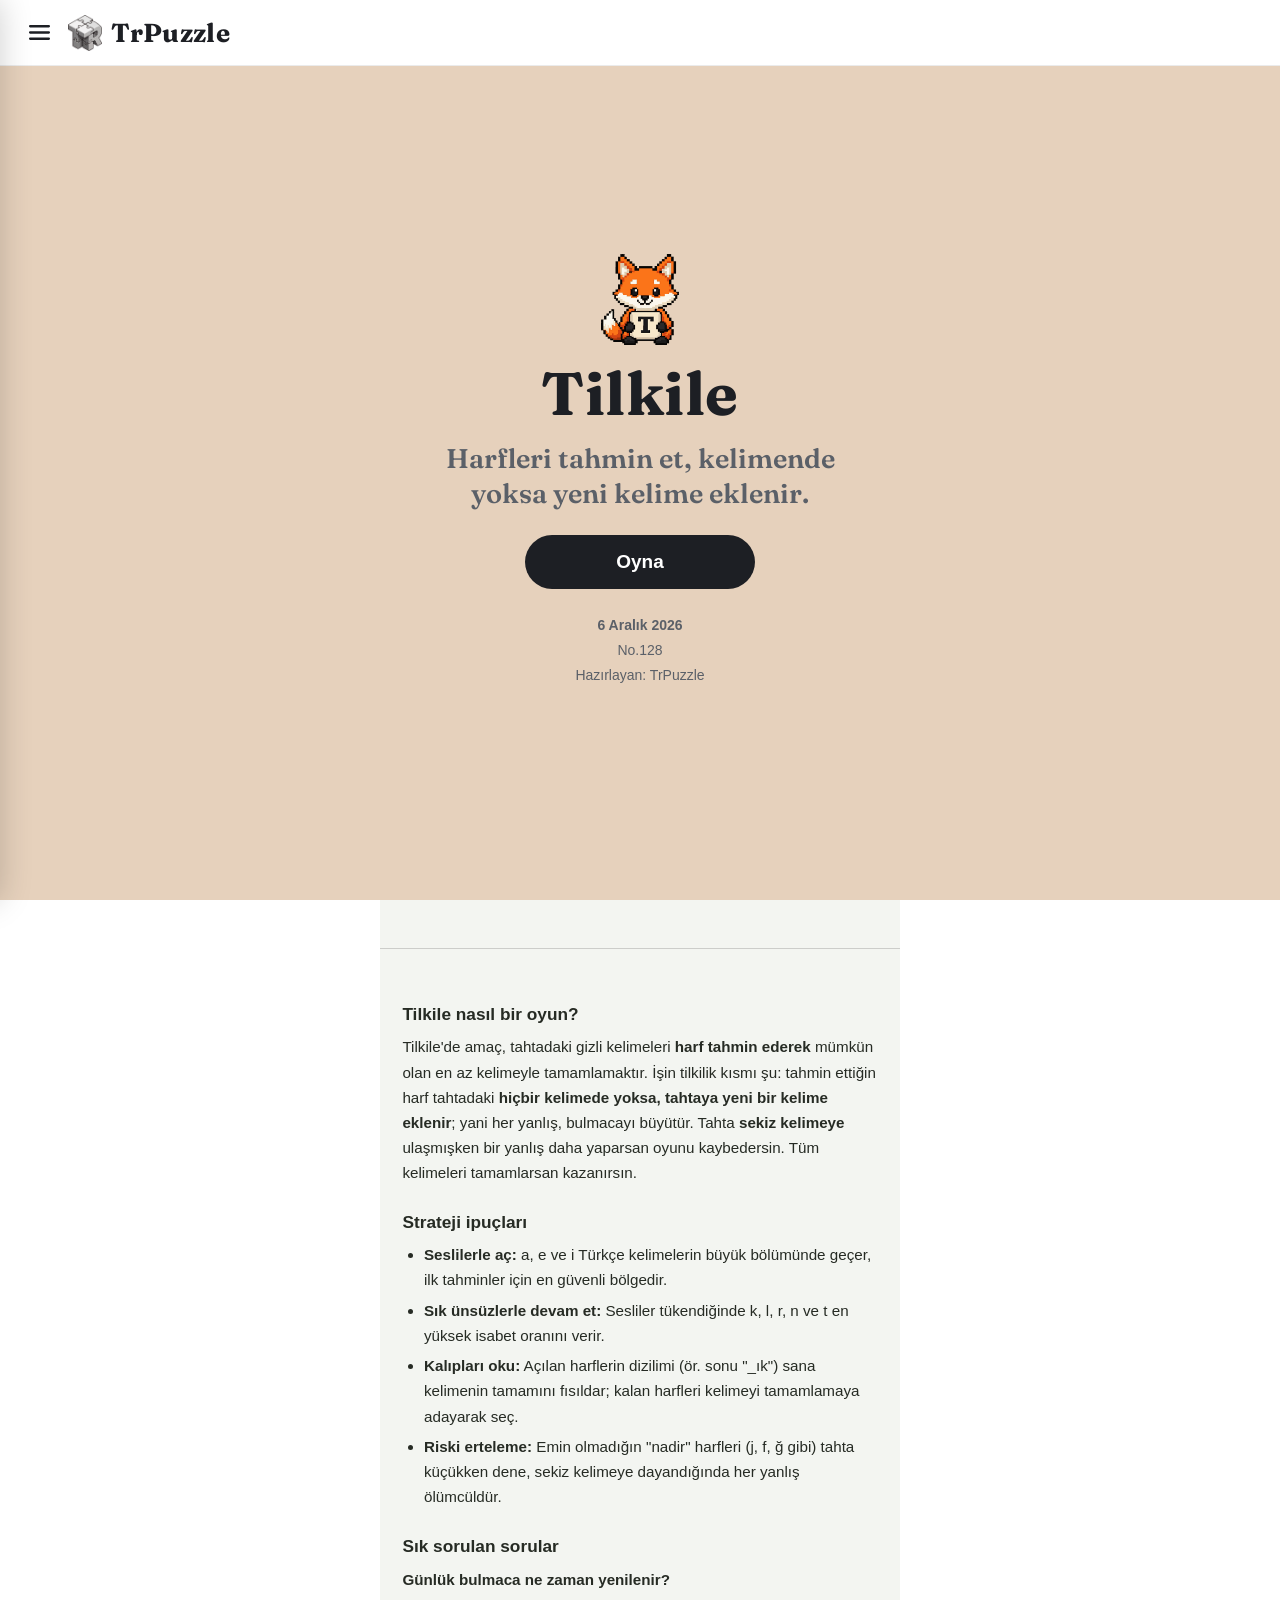
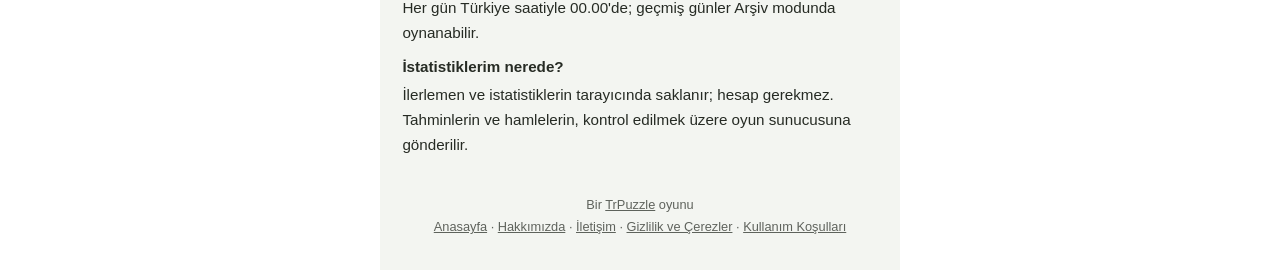
==== commit 237567ec: "Update archive dates, site information and game footers [skip netlify]" ====
--- a/index.src.html
+++ b/index.src.html
@@ -602,7 +602,7 @@
     <div class="modal">
       <button class="close-btn" data-close aria-label="Kapat">×</button>
       <h2>Arşiv</h2>
-      <p class="muted">Geçmiş günlük bulmacaları oyna (1 Ağustos 2026'dan bugüne).</p>
+      <p class="muted">Geçmiş günlük bulmacaları oyna (1 Ekim 2026'dan bugüne).</p>
       <div class="archive-grid" id="archive-grid"></div>
     </div>
   </div>
@@ -683,8 +683,10 @@
 </section>
 
 <footer class="tp-footer">
-  Bir <a href="https://trpuzzle.com/">TrPuzzle</a> oyunu ·
-  <a href="https://trpuzzle.com/">Anasayfa</a> · <a href="https://trpuzzle.com/hakkinda.html">Hakkımızda</a> · <a href="https://trpuzzle.com/gizlilik.html">Gizlilik</a> · <a href="https://trpuzzle.com/kosullar.html">Koşullar</a>
+  Bir <a href="/">TrPuzzle</a> oyunu
+  <nav aria-label="Site bilgileri">
+    <a href="/">Anasayfa</a> · <a href="/hakkinda.html">Hakkımızda</a> · <a href="/iletisim.html">İletişim</a> · <a href="/gizlilik.html">Gizlilik ve Çerezler</a> · <a href="/kosullar.html">Kullanım Koşulları</a>
+  </nav>
 </footer>
 <style>
 /* ── TrPuzzle bilgi bölümü ve mini footer ── */
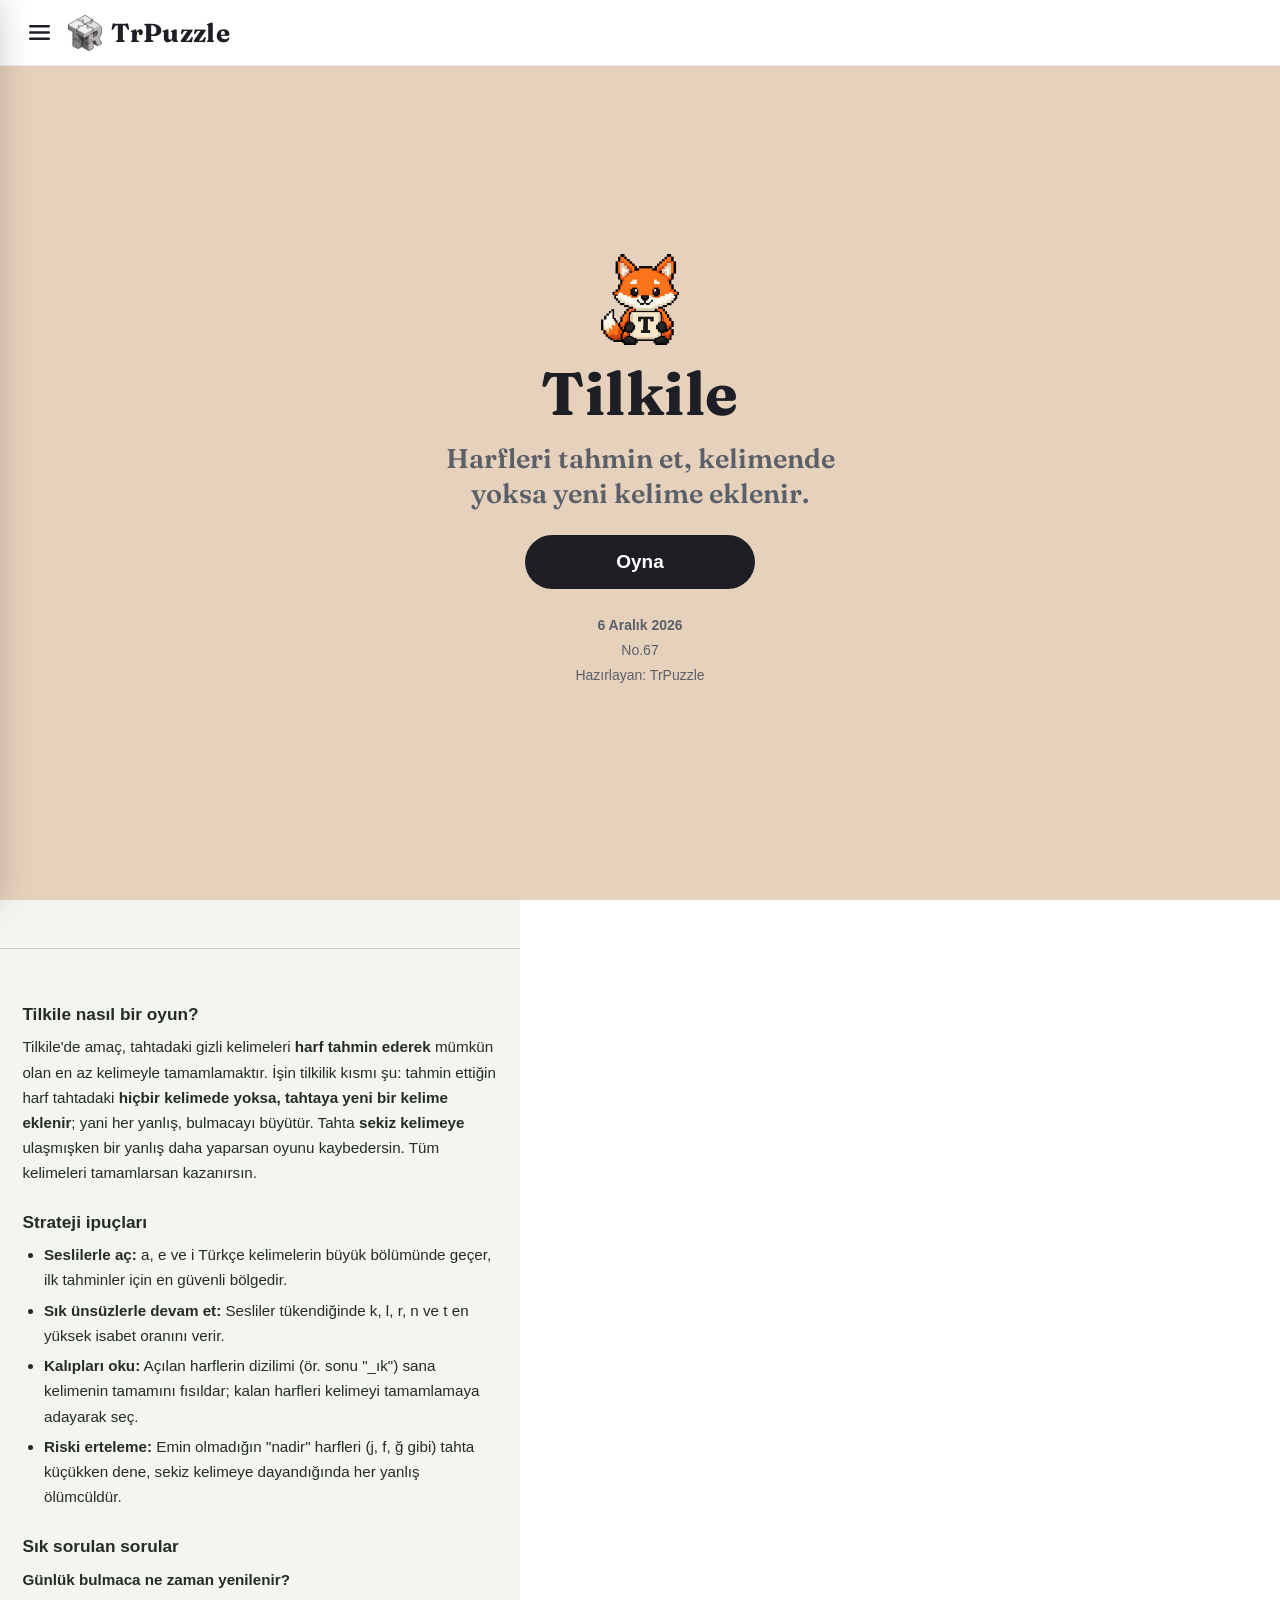
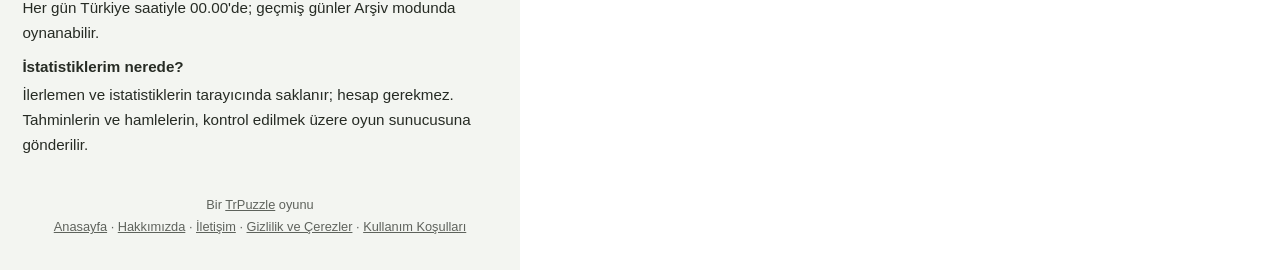
==== commit 9270e80b: "Finalize Google consent integration and requested game UI fixes [skip netlify]" ====
--- a/index.src.html
+++ b/index.src.html
@@ -1,6 +1,9 @@
 <!DOCTYPE html>
 <html lang="tr">
 <head>
+<script defer id="tp-privacy-script" src="/assets/privacy-controls.js?v=consent-v1"></script>
+<meta name="google-adsense-account" content="ca-pub-7993571496408496">
+
 <script src="/assets/game-remote.js"></script>
 <!-- game-security-start -->
 <script>
@@ -156,7 +159,7 @@
 </script>
 <!-- game-clock-end -->
 <style>#tpPlay:not([data-progress-ready]){visibility:hidden}</style>
-<script async src="https://pagead2.googlesyndication.com/pagead/js/adsbygoogle.js?client=ca-pub-7993571496408496" crossorigin="anonymous"></script>
+
 </head>
 <body>
 <div id="tp-splash">
@@ -755,7 +758,7 @@
     var ay=["Ocak","Şubat","Mart","Nisan","Mayıs","Haziran","Temmuz","Ağustos","Eylül","Ekim","Kasım","Aralık"];
     var de=document.getElementById("tpDate");
     if(de) de.textContent=d.getDate()+" "+ay[d.getMonth()]+" "+d.getFullYear();
-    var LAUNCH=new Date(2026,7,1); /* 1 Ağustos 2026 = bulmaca #1 (game.js ile aynı) */
+    var LAUNCH=new Date(2026,9,1); /* 1 Ağustos 2026 = bulmaca #1 (game.js ile aynı) */
     function lm(x){return new Date(x.getFullYear(),x.getMonth(),x.getDate()).getTime();}
     var no=Math.floor((lm(d)-lm(LAUNCH))/86400000)+1;
     var ne=document.getElementById("tpNo");
@@ -901,7 +904,66 @@
     Baklava:['#endOverlay .modal'], Arala:['#statsModal .modal'],
     Tilkile:['#end-modal .modal','#stats-modal .modal'], Kesme:['#statsModal .sheet'], 'Bağla':['#perdeSonuc .modal','#perdeIst .modal']
   };
+  // Result panels keep sharing focused; next-puzzle countdowns are hidden.
+  const resultClockStyle=document.createElement('style');
+  resultClockStyle.textContent='#overlay .geri-sayim,#perde-sonuc .geri-sayim,#perde-istatistik .geri-sayim,#endOverlay #endCd,#end-modal #countdown{display:none!important}';
+  document.head.append(resultClockStyle);
+  // Keep the page anchored while any dialog is open, including stacked dialogs.
+  const dialogSelector='.perde,.modal-overlay,.overlay,#howto,#settings,.modal:has(> .sheet)';
+  let scrollLock=null, touchY=null;
+  function visibleDialogs(){
+    return Array.from(document.querySelectorAll(dialogSelector)).filter(el=>{
+      const css=getComputedStyle(el);
+      return el.getClientRects().length && css.display!=='none' && css.visibility!=='hidden';
+    });
+  }
+  function saveStyles(el,props){return props.map(p=>[p,el.style.getPropertyValue(p),el.style.getPropertyPriority(p)]);}
+  function restoreStyles(el,saved){saved.forEach(([p,v,priority])=>v?el.style.setProperty(p,v,priority):el.style.removeProperty(p));}
+  function syncDialogScroll(){
+    const open=visibleDialogs().length>0;
+    if(open&&!scrollLock){
+      const body=document.body,html=document.documentElement;
+      scrollLock={x:window.scrollX,y:window.scrollY,body:saveStyles(body,['position','top','left','width','overflow']),html:saveStyles(html,['overflow','scroll-behavior'])};
+      body.style.setProperty('position','fixed','important');
+      body.style.setProperty('top',-scrollLock.y+'px','important');
+      body.style.setProperty('left',-scrollLock.x+'px','important');
+      body.style.setProperty('width','100%','important');
+      body.style.setProperty('overflow','hidden','important');
+      html.style.setProperty('overflow','hidden','important');
+    }else if(!open&&scrollLock){
+      const saved=scrollLock;scrollLock=null;
+      restoreStyles(document.body,saved.body);
+      restoreStyles(document.documentElement,saved.html);
+      document.documentElement.style.setProperty('scroll-behavior','auto','important');
+      window.scrollTo(saved.x,saved.y);
+      const behavior=saved.html.filter(([p])=>p==='scroll-behavior');
+      restoreStyles(document.documentElement,behavior);
+    }
+  }
+  const scrollStyle=document.createElement('style');
+  scrollStyle.textContent=`${dialogSelector}{overscroll-behavior:contain} .perde>.kutu,.perde>.modal,.overlay>.modal,.modal-overlay>.modal,.modal-overlay>.modal-card,.modal>.sheet{overscroll-behavior-y:contain;-webkit-overflow-scrolling:touch}`;
+  document.head.append(scrollStyle);
+  document.addEventListener('touchstart',e=>{touchY=e.touches.length===1?e.touches[0].clientY:null;},{passive:true});
+  document.addEventListener('touchmove',e=>{
+    if(!scrollLock||touchY===null||e.touches.length!==1)return;
+    const y=e.touches[0].clientY,delta=touchY-y;touchY=y;
+    if(!delta)return;
+    const dialogs=visibleDialogs();
+    let el=e.target instanceof Element?e.target:null;
+    if(el&&dialogs.some(d=>d.contains(el))){
+      while(el&&el!==document.body){
+        const css=getComputedStyle(el),max=el.scrollHeight-el.clientHeight;
+        if(/auto|scroll/.test(css.overflowY)&&max>1&&((delta>0&&el.scrollTop<max-1)||(delta<0&&el.scrollTop>1)))return;
+        el=el.parentElement;
+      }
+    }
+    if(e.cancelable)e.preventDefault();
+  },{passive:false});
+  document.addEventListener('touchend',()=>{touchY=null;},{passive:true});
+  document.addEventListener('touchcancel',()=>{touchY=null;},{passive:true});
+
   function refreshNext() {
+    syncDialogScroll();
     if(!window.TrPuzzleProgress) return;
     const progress=window.TrPuzzleProgress(new Date());
     const current=progress[game];
@@ -921,7 +983,7 @@
     });
   }
   let queued=false;
-  new MutationObserver(()=>{if(queued)return;queued=true;requestAnimationFrame(()=>{queued=false;refreshNext();});}).observe(document.body,{subtree:true,childList:true,attributes:true,attributeFilter:['hidden','class']});
+  new MutationObserver(records=>{if(records.every(r=>r.type==='attributes'&&r.attributeName==='style'&&!r.target.matches(dialogSelector)))return;if(queued)return;queued=true;requestAnimationFrame(()=>{queued=false;refreshNext();});}).observe(document.body,{subtree:true,childList:true,attributes:true,attributeFilter:['hidden','class','style']});
   refreshNext();
 })();
 
